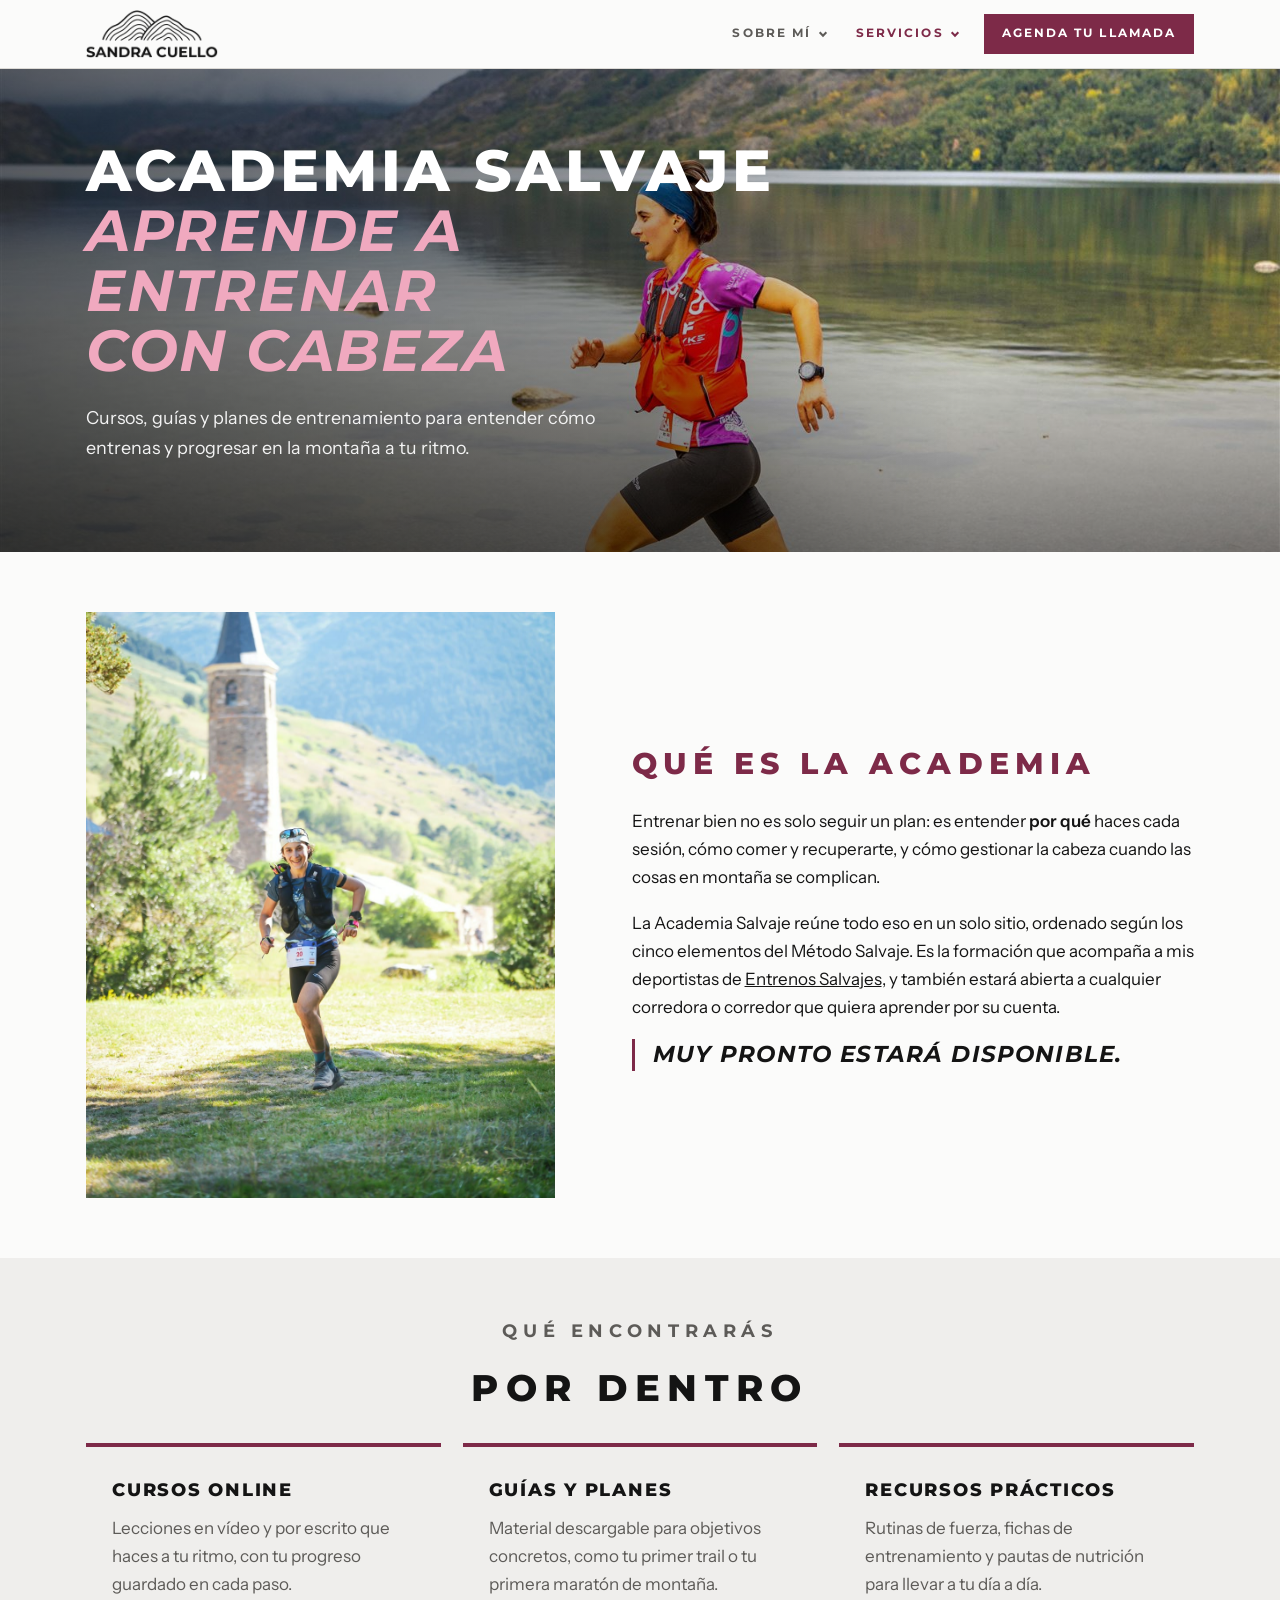
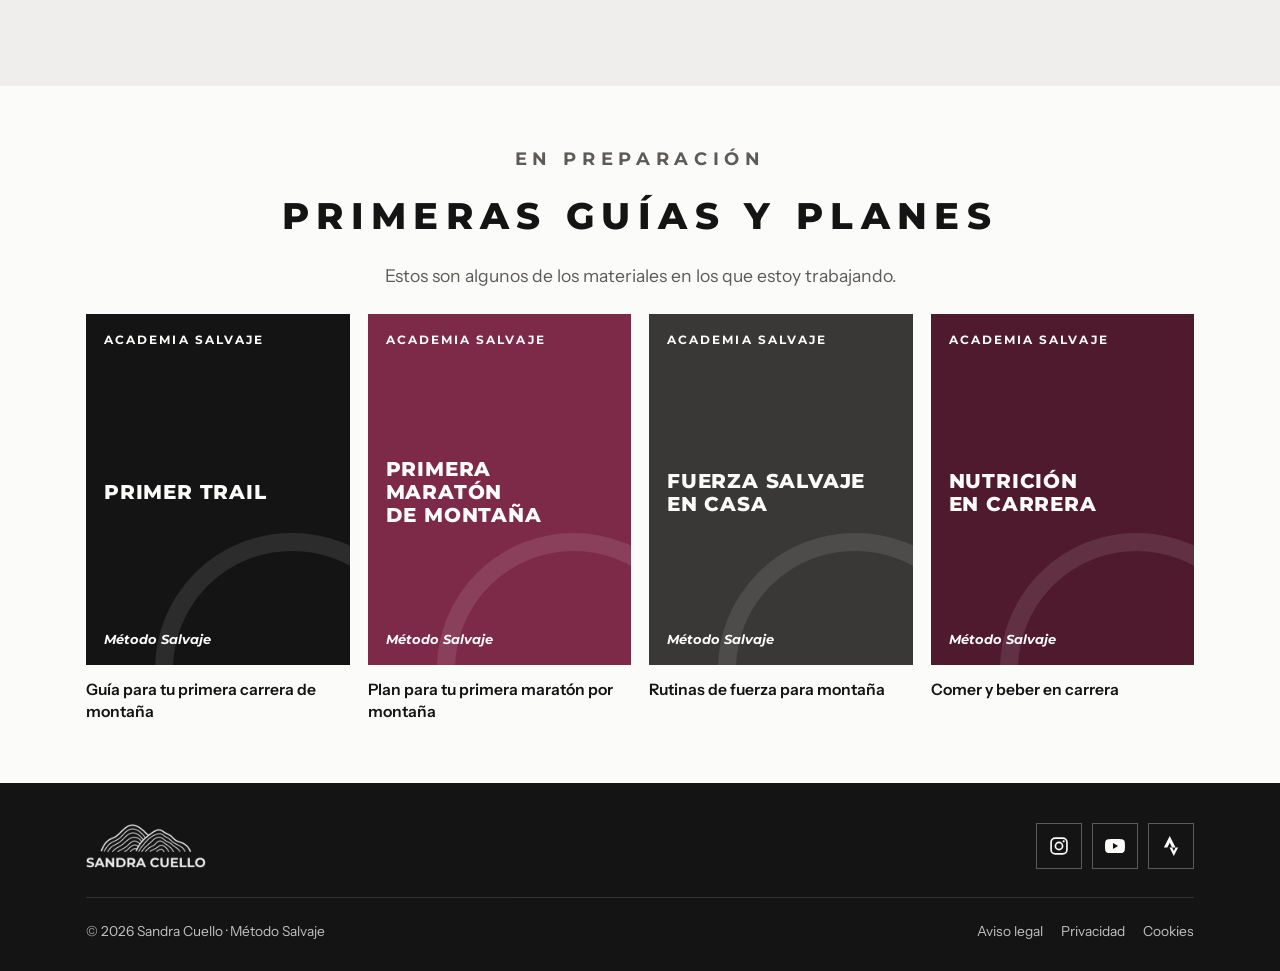
==== academia.html @ 97415be5 "Web publicada de sandracuello.com (solo los archivos que ya son publicos)" ====
<!doctype html>
<html lang="es">
<head>
<meta charset="utf-8">
<meta name="viewport" content="width=device-width, initial-scale=1, viewport-fit=cover">
<title>Academia Salvaje · Sandra Cuello</title>
<meta name="claude:viewport-fit-sides" content="cover">
<meta name="description" content="Academia Salvaje: cursos, guías y planes de entrenamiento de trail running con Sandra Cuello para progresar en la montaña a tu ritmo. Muy pronto disponible.">
<meta property="og:type" content="website">
<meta property="og:site_name" content="Sandra Cuello">
<meta property="og:locale" content="es_ES">
<meta property="og:title" content="Academia Salvaje · Sandra Cuello">
<meta property="og:description" content="Academia Salvaje: cursos, guías y planes de entrenamiento de trail running con Sandra Cuello para progresar en la montaña a tu ritmo. Muy pronto disponible.">
<meta property="og:url" content="https://www.sandracuello.com/academia.html">
<meta property="og:image" content="https://www.sandracuello.com/img/compartir.jpg">
<meta property="og:image:width" content="1200">
<meta property="og:image:height" content="630">
<meta property="og:image:alt" content="Sandra Cuello corriendo por una ladera del Pirineo">
<meta name="twitter:card" content="summary_large_image">
<link rel="icon" href="img/favicon.png">
<link rel="preconnect" href="https://fonts.googleapis.com">
<link rel="preconnect" href="https://fonts.gstatic.com" crossorigin>
<link rel="stylesheet" href="https://fonts.googleapis.com/css2?family=Montserrat:ital,wght@0,500;0,700;0,800;1,500;1,700;1,800&family=Instrument+Sans:wght@400;500;600&display=swap">
<link rel="stylesheet" href="css/styles.css">
</head>
<body>
<svg width="0" height="0" style="position:absolute" aria-hidden="true">
  <symbol id="i-chev" viewBox="0 0 12 12"><path d="M2 4l4 4 4-4"/></symbol>
  <symbol id="i-wa" viewBox="0 0 24 24"><path fill="currentColor" d="M12 2a10 10 0 0 0-8.6 15.1L2 22l5-1.3A10 10 0 1 0 12 2Zm0 18.2a8.2 8.2 0 0 1-4.2-1.2l-.3-.2-3 .8.8-2.9-.2-.3A8.2 8.2 0 1 1 12 20.2Zm4.5-6.1c-.2-.1-1.5-.7-1.7-.8s-.4-.1-.6.1-.7.8-.8 1-.3.2-.5.1a6.7 6.7 0 0 1-3.3-2.9c-.3-.4.3-.4.7-1.3.1-.2 0-.3 0-.4l-.8-1.8c-.2-.5-.4-.4-.6-.4h-.5a1 1 0 0 0-.7.3 3 3 0 0 0-.9 2.2 5.2 5.2 0 0 0 1.1 2.7 11.8 11.8 0 0 0 4.5 4c1.7.7 2.3.8 3.2.6a2.7 2.7 0 0 0 1.8-1.2 2.2 2.2 0 0 0 .1-1.3c0-.1-.2-.2-.5-.3Z"/></symbol>
  <symbol id="i-instagram" viewBox="0 0 24 24"><g fill="none" stroke="currentColor" stroke-width="2"><rect x="2.5" y="2.5" width="19" height="19" rx="5"/><circle cx="12" cy="12" r="4.3"/></g><circle cx="17.6" cy="6.4" r="1.3" fill="currentColor"/></symbol>
  <symbol id="i-strava" viewBox="0 0 24 24"><path fill="currentColor" d="M15.387 17.944l-2.089-4.116h-3.065L15.387 24l5.15-10.172h-3.066m-7.008-5.599l2.836 5.598h4.172L10.463 0l-7 13.828h4.169"/></symbol>
  <symbol id="i-youtube" viewBox="0 0 24 24"><path fill="currentColor" d="M23.498 6.186a3.016 3.016 0 0 0-2.122-2.136C19.505 3.545 12 3.545 12 3.545s-7.505 0-9.377.505A3.017 3.017 0 0 0 .502 6.186C0 8.07 0 12 0 12s0 3.93.502 5.814a3.016 3.016 0 0 0 2.122 2.136c1.871.505 9.376.505 9.376.505s7.505 0 9.377-.505a3.015 3.015 0 0 0 2.122-2.136C24 15.93 24 12 24 12s0-3.93-.502-5.814zM9.545 15.568V8.432L15.818 12l-6.273 3.568z"/></symbol>
  <symbol id="i-play" viewBox="0 0 24 24"><path d="M7 4v16l13-8Z"/></symbol>
</svg>
<a class="skip" href="#contenido">Saltar al contenido</a>
<header class="site-header">
  <div class="wrap">
    <a href="index.html" aria-label="Sandra Cuello, inicio"><img class="logo" src="img/logo.png" width="600" height="220" alt="Sandra Cuello"></a>
    <button class="menu-toggle" type="button" id="menu-toggle" aria-expanded="false" aria-controls="site-nav">Menú</button>
    <nav class="site-nav" id="site-nav" aria-label="Menú principal">
      <ul class="menu">
        <li class="has-sub" data-nav="quien">
          <button type="button" aria-expanded="false">Sobre mí<svg class="chev" aria-hidden="true"><use href="#i-chev"></use></svg></button>
          <ul class="submenu">
            <li><a href="quien-soy.html">Mi historia</a></li>
            <li><a href="quien-soy.html#palmares">Trayectoria deportiva</a></li>
            <li><a href="quien-soy.html#retos">Próximos retos</a></li>
            <li><a href="quien-soy.html#prensa">Prensa</a></li>
          </ul>
        </li>
        <li class="has-sub is-current" data-nav="servicios">
          <button type="button" aria-expanded="false">Servicios<svg class="chev" aria-hidden="true"><use href="#i-chev"></use></svg></button>
          <ul class="submenu">
            <li><a href="entrenamientos.html">Entrenos Salvajes<small>Entrenamiento online con el Método Salvaje</small></a></li>
            <li><a href="charlas.html">Charlas y talleres<small>Colegios, ayuntamientos, asociaciones y clubes</small></a></li>
            <li><a href="academia.html">Academia Salvaje<small>Formación online · próximamente</small></a></li>
          </ul>
        </li>
        <li class="nav-cta"><a class="btn btn-accent" href="entrenamientos.html#llamada">Agenda tu llamada</a></li>
      </ul>
    </nav>
  </div>
</header>

<main id="contenido">
<svg width="0" height="0" style="position:absolute" aria-hidden="true">
  <symbol id="el-tierra" viewBox="0 0 48 48"><path d="M4 40 18 14l8 14 5-8 13 20Z"/><path d="M4 40h40"/></symbol>
  <symbol id="el-fuego" viewBox="0 0 48 48"><path d="M24 44c-8 0-13-5.5-13-12.5C11 22 20 18 19 6c7 4 9 10 8 15 2-1 4-4 4-7 4 4 6 9 6 16 0 8-5 14-13 14Z"/></symbol>
  <symbol id="el-agua" viewBox="0 0 48 48"><path d="M24 4C24 4 10 20 10 30a14 14 0 0 0 28 0C38 20 24 4 24 4Z"/></symbol>
  <symbol id="el-aire" viewBox="0 0 48 48"><path d="M6 16h24a6 6 0 1 0-6-6"/><path d="M6 26h34a6 6 0 1 1-6 6"/><path d="M6 36h16"/></symbol>
  <symbol id="el-eter" viewBox="0 0 48 48"><path d="M15 6 6 22h5l-6 10h20l-6-10h5Z"/><path d="M15 32v10"/><path d="M34 10l-8 14h4l-5 9h18l-5-9h4Z"/><path d="M34 33v9"/></symbol>
</svg>

<section class="hero page-hero on-photo hero-full hero-academia">
  <img src="img/lago.jpg" width="1600" height="1147" alt="Sandra Cuello corriendo por la orilla de un lago de montaña" fetchpriority="high" style="object-position: 60% 15%">
  <div class="wrap">
    <h1>Academia Salvaje <span>aprende a entrenar con cabeza</span></h1>
    <p class="lede">Cursos, guías y planes de entrenamiento para entender cómo entrenas y progresar en la montaña a tu ritmo.</p>
  </div>
</section>

<section class="section">
  <div class="wrap intro">
    <figure>
      <img src="img/vda-carrera.jpg" width="1066" height="1599" alt="Sandra Cuello corriendo sonriente por un prado de la Val d'Aran" loading="lazy" style="object-position: 50% 60%">
    </figure>
    <div class="intro-text">
      <h2>Qué es la Academia</h2>
      <p>Entrenar bien no es solo seguir un plan: es entender <strong>por qué</strong> haces cada sesión, cómo comer y recuperarte, y cómo gestionar la cabeza cuando las cosas en montaña se complican.</p>
      <p>La Academia Salvaje reúne todo eso en un solo sitio, ordenado según los cinco elementos del Método Salvaje. Es la formación que acompaña a mis deportistas de <a href="entrenamientos.html">Entrenos Salvajes</a>, y también estará abierta a cualquier corredora o corredor que quiera aprender por su cuenta.</p>
      <p class="quote">Muy pronto estará disponible.</p>
    </div>
  </div>
</section>

<section class="section mist">
  <div class="wrap">
    <div class="section-title">
      <p class="tracked accent">Qué encontrarás</p>
      <h2>Por dentro</h2>
    </div>
    <div class="profiles">
      <article><h3>Cursos online</h3><p>Lecciones en vídeo y por escrito que haces a tu ritmo, con tu progreso guardado en cada paso.</p></article>
      <article><h3>Guías y planes</h3><p>Material descargable para objetivos concretos, como tu primer trail o tu primera maratón de montaña.</p></article>
      <article><h3>Recursos prácticos</h3><p>Rutinas de fuerza, fichas de entrenamiento y pautas de nutrición para llevar a tu día a día.</p></article>
    </div>
  </div>
</section>

<section class="section">
  <div class="wrap">
    <div class="section-title">
      <p class="tracked accent">En preparación</p>
      <h2>Primeras guías y planes</h2>
      <p>Estos son algunos de los materiales en los que estoy trabajando.</p>
    </div>
    <div class="guides">
      <article class="guide">
        <div class="guide-cover" style="background: #141414"><span class="tracked">Academia Salvaje</span><h3>Primer Trail</h3><span class="brand">Método Salvaje</span></div>
        <p class="guide-kind">Guía para tu primera carrera de montaña</p>
      </article>
      <article class="guide">
        <div class="guide-cover" style="background: #7d2a48"><span class="tracked">Academia Salvaje</span><h3>Primera maratón de montaña</h3><span class="brand">Método Salvaje</span></div>
        <p class="guide-kind">Plan para tu primera maratón por montaña</p>
      </article>
      <article class="guide">
        <div class="guide-cover" style="background: #3a3836"><span class="tracked">Academia Salvaje</span><h3>Fuerza Salvaje en casa</h3><span class="brand">Método Salvaje</span></div>
        <p class="guide-kind">Rutinas de fuerza para montaña</p>
      </article>
      <article class="guide">
        <div class="guide-cover" style="background: #4f1a2e"><span class="tracked">Academia Salvaje</span><h3>Nutrición en carrera</h3><span class="brand">Método Salvaje</span></div>
        <p class="guide-kind">Comer y beber en carrera</p>
      </article>
    </div>
  </div>
</section>
</main>
<footer class="site-footer">
  <div class="wrap">
    <div class="foot-simple">
      <img class="logo" src="img/logo.png" width="600" height="220" alt="Sandra Cuello" loading="lazy">
      <div class="social">
        <a href="https://www.instagram.com/_sandracuello/" target="_blank" rel="noopener" aria-label="Instagram de Sandra Cuello"><svg aria-hidden="true"><use href="#i-instagram"></use></svg></a>
        <a href="https://www.youtube.com/@sandra.cuello" target="_blank" rel="noopener" aria-label="Canal de YouTube de Sandra Cuello"><svg aria-hidden="true"><use href="#i-youtube"></use></svg></a>
        <a href="https://www.strava.com/athletes/36335439" target="_blank" rel="noopener" aria-label="Strava de Sandra Cuello"><svg aria-hidden="true"><use href="#i-strava"></use></svg></a>
      </div>
    </div>
    <div class="foot-bottom">
      <span>© 2026 Sandra Cuello · Método Salvaje</span>
      <nav aria-label="Textos legales">
        <a href="aviso-legal.html">Aviso legal</a>
        <a href="privacidad.html">Privacidad</a>
        <a href="cookies.html">Cookies</a>
      </nav>
    </div>
  </div>
</footer>

<script src="js/main.js"></script>
</body>
</html>
---- css/styles.css ----
/* Sandra Cuello · Método Salvaje
   Layout: full-bleed photo heroes with tracked capitals, photo cards, colour-block newsletter panels.
   Montserrat echoes the lettering of Sandra's logo; burgundy comes from her race shirt. */
:root {
  --paper: #fbfbfa;
  --mist: #efeeec;          /* alternate section ground */
  --ink: #141414;
  --muted: #5d5b58;
  --line: #dcdad6;
  --baliza: #7d2a48;        /* the one accent */
  --baliza-soft: #f0dce3;   /* colour-block panels */
  --on-soft: #2a0f19;
  --on-accent: #ffffff;
  --on-photo: #ffffff;
  --on-photo-accent: #f0a9bf;
  --band: #141414;          /* inverted bands (Academia, footer) */
  --on-band: #fbfbfa;
  --band-accent: #f0a9bf;
  --btn: #141414;
  --on-btn: #ffffff;
  --overlay: rgba(10, 12, 12, 0.62);
  --logo-filter: none;

  --head: "Montserrat", "Segoe UI", system-ui, sans-serif;
  --body: "Instrument Sans", "Segoe UI", system-ui, sans-serif;
  --track: 0.32em;
  --wrap: 1140px;
}
@media (prefers-color-scheme: dark) {
  :root:not([data-theme="light"]) {
    --paper: #111211; --mist: #1a1b1a; --ink: #ecebe8; --muted: #a9a7a2; --line: #2e2f2d;
    --baliza: #e38aa8; --baliza-soft: #301620; --on-soft: #f7e4ea; --on-accent: #22080f;
    --band: #050505; --on-band: #ecebe8; --band-accent: #e38aa8;
    --btn: #ecebe8; --on-btn: #111211; --overlay: rgba(0, 0, 0, 0.66); --logo-filter: invert(0.93);
    color-scheme: dark;
  }
}
:root[data-theme="dark"] {
  --paper: #111211; --mist: #1a1b1a; --ink: #ecebe8; --muted: #a9a7a2; --line: #2e2f2d;
  --baliza: #e38aa8; --baliza-soft: #301620; --on-soft: #f7e4ea; --on-accent: #22080f;
  --band: #050505; --on-band: #ecebe8; --band-accent: #e38aa8;
  --btn: #ecebe8; --on-btn: #111211; --overlay: rgba(0, 0, 0, 0.66); --logo-filter: invert(0.93);
  color-scheme: dark;
}

* { box-sizing: border-box; }
html { scroll-behavior: smooth; scroll-padding-top: 90px; }
@media (prefers-reduced-motion: reduce) { html { scroll-behavior: auto; } }
body { margin: 0; background: var(--paper); color: var(--ink); font: 400 1.0625rem/1.65 var(--body); -webkit-font-smoothing: antialiased; }
body::before { content: ""; position: fixed; inset: 0 0 auto; height: env(safe-area-inset-top, 0px); z-index: 40; background: var(--paper); }
a { color: inherit; }
img, video { display: block; max-width: 100%; height: auto; }
:focus-visible { outline: 3px solid var(--baliza); outline-offset: 3px; }
h1, h2, h3 { font-family: var(--head); margin: 0; text-wrap: balance; }
p { margin: 0; }
.wrap { max-width: var(--wrap); margin-inline: auto; padding-left: max(16px, env(safe-area-inset-left, 0px)); padding-right: max(16px, env(safe-area-inset-right, 0px)); }
.narrow { max-width: 780px; }
.tracked { font: 700 0.8rem/1.5 var(--head); letter-spacing: var(--track); text-transform: uppercase; }
.accent { color: var(--baliza); }
.muted { color: var(--muted); }
.skip { position: absolute; left: -999px; top: 8px; z-index: 50; background: var(--btn); color: var(--on-btn); padding: 10px 14px; }
.skip:focus { left: 8px; }

/* Buttons: square, tracked caps */
.btn { display: inline-flex; align-items: center; justify-content: center; gap: 10px; text-decoration: none; cursor: pointer;
  font: 700 0.8rem/1 var(--head); letter-spacing: 0.18em; text-transform: uppercase;
  padding: 17px 26px; background: var(--btn); color: var(--on-btn); border: 2px solid var(--btn); transition: background-color .15s ease, color .15s ease; }
.btn:hover { background: transparent; color: var(--btn); }
.btn svg { width: 18px; height: 18px; flex: none; }
.btn-accent { background: var(--baliza); border-color: var(--baliza); color: var(--on-accent); }
.btn-accent:hover { background: transparent; color: var(--baliza); }
.on-photo .btn-accent:hover { color: var(--on-photo); border-color: var(--on-photo); }
.btn-ghost { background: transparent; color: var(--ink); border-color: var(--ink); }
.btn-ghost:hover { background: var(--btn); color: var(--on-btn); }
.link-more { font: 700 0.74rem/1 var(--head); letter-spacing: 0.2em; text-transform: uppercase; text-decoration: none; color: var(--baliza); border-bottom: 2px solid currentColor; padding-bottom: 4px; }

/* ---------- Header and menu ---------- */
.site-header { position: sticky; top: env(safe-area-inset-top, 0px); z-index: 30; background: var(--paper); border-bottom: 1px solid var(--line); }
.site-header .wrap { display: flex; align-items: center; justify-content: space-between; gap: 20px; padding-block: 10px; }
.logo { width: 132px; filter: var(--logo-filter); }
.menu { display: flex; align-items: center; gap: 4px; list-style: none; margin: 0; padding: 0; }
.menu > li { position: relative; }
.menu > li > a, .menu > li > button { display: inline-flex; align-items: center; gap: 6px; padding: 12px 12px; background: none; border: 0; cursor: pointer; text-decoration: none;
  font: 700 0.74rem/1 var(--head); letter-spacing: 0.18em; text-transform: uppercase; color: var(--muted); }
.menu > li > a:hover, .menu > li > button:hover, .menu [aria-current="page"], .menu .is-current > button, .menu .is-current > a { color: var(--baliza); }
.menu .chev { width: 10px; height: 10px; stroke: currentColor; fill: none; stroke-width: 2.5; transition: transform .15s ease; }
.submenu { position: absolute; top: 100%; left: 0; min-width: 250px; list-style: none; margin: 0; padding: 10px 0; background: var(--paper); border: 1px solid var(--line); box-shadow: 0 14px 30px rgba(0,0,0,.12); display: none; }
.submenu a { display: block; padding: 10px 18px; text-decoration: none; font-weight: 500; font-size: 0.97rem; }
.submenu a:hover { background: var(--mist); color: var(--baliza); }
.submenu a small { display: block; color: var(--muted); font-size: 0.82rem; font-weight: 400; }
.has-sub:hover .submenu, .has-sub:focus-within .submenu, .has-sub.open .submenu { display: block; }
.has-sub.open .chev { transform: rotate(180deg); }
.menu-toggle { display: none; background: none; border: 1px solid var(--line); padding: 10px 12px; cursor: pointer; color: var(--ink);
  font: 700 0.72rem/1 var(--head); letter-spacing: 0.18em; text-transform: uppercase; }
@media (max-width: 1020px) {
  .menu-toggle { display: inline-flex; }
  .site-nav { display: none; position: absolute; left: 0; right: 0; top: 100%; background: var(--paper); border-bottom: 1px solid var(--line); max-height: calc(100vh - 70px); overflow: auto; }
  .site-nav.open { display: block; }
  .menu { flex-direction: column; align-items: stretch; gap: 0; padding: 8px max(16px, env(safe-area-inset-left, 0px)) 20px; }
  .menu > li > a, .menu > li > button { width: 100%; justify-content: space-between; padding: 16px 0; border-bottom: 1px solid var(--line); font-size: 0.8rem; }
  .submenu { position: static; box-shadow: none; border: 0; padding: 4px 0 10px 12px; min-width: 0; }
  .has-sub:hover .submenu, .has-sub:focus-within .submenu { display: none; }
  .has-sub.open .submenu { display: block; }
}

/* ---------- Heroes ---------- */
.hero { position: relative; display: grid; align-items: end; min-height: clamp(540px, 66vw, 780px); overflow: hidden; color: var(--on-photo); background: #222; }
.hero .slides, .hero > img { position: absolute; inset: 0; }
.hero .slides img, .hero > img { position: absolute; inset: 0; width: 100%; height: 100%; object-fit: cover; }
.hero .slides img { opacity: 0; animation: slide 24s infinite; }
.hero .slides img:first-child { opacity: 1; }
.hero .slides img:nth-child(1) { animation-delay: 0s; }
.hero .slides img:nth-child(2) { animation-delay: 6s; }
.hero .slides img:nth-child(3) { animation-delay: 12s; }
.hero .slides img:nth-child(4) { animation-delay: 18s; }
@keyframes slide { 0% { opacity: 0; transform: scale(1.06); } 5% { opacity: 1; } 25% { opacity: 1; } 30% { opacity: 0; transform: scale(1); } 100% { opacity: 0; } }
.hero .slides img:first-child { animation-name: slide-first; }
@keyframes slide-first { 0% { opacity: 1; transform: scale(1.06); } 25% { opacity: 1; } 30% { opacity: 0; transform: scale(1); } 95% { opacity: 0; } 100% { opacity: 1; transform: scale(1.06); } }
@media (prefers-reduced-motion: reduce) { .hero .slides img { animation: none; } .hero .slides img:not(:first-child) { display: none; } }
.hero::after { content: ""; position: absolute; inset: 0; background: linear-gradient(90deg, var(--overlay) 0%, rgba(0,0,0,.35) 50%, rgba(0,0,0,0) 75%), linear-gradient(0deg, rgba(0,0,0,.5), rgba(0,0,0,0) 50%); }
.hero .wrap { position: relative; z-index: 1; width: 100%; padding-block: 72px clamp(48px, 7vw, 96px); display: grid; gap: 22px; justify-items: start; }
.hero .tracked { color: #f1f1f1; max-width: 36rem; }
.hero h1 { font-weight: 800; font-size: clamp(2.1rem, 1rem + 4.6vw, 4.4rem); line-height: 1.04; letter-spacing: 0.06em; text-transform: uppercase; max-width: 15ch; }
.hero h1 span { display: block; color: var(--on-photo-accent); font-style: italic; font-weight: 700; letter-spacing: 0.03em; }
.hero .lede { max-width: 34rem; font-size: 1.12rem; color: #f3f3f3; }
@media (max-width: 640px) { .hero::after { background: linear-gradient(0deg, rgba(0,0,0,.82) 0%, rgba(0,0,0,.45) 60%, rgba(0,0,0,.15) 100%); } }

/* Smaller hero for inner pages */
.page-hero { min-height: clamp(340px, 40vw, 480px); }
.page-hero h1 { font-size: clamp(2rem, 1rem + 3.6vw, 3.6rem); max-width: 18ch; }

/* Newsletter form inside heroes and panels */
.nl-form { display: grid; grid-template-columns: minmax(0, 1fr) minmax(0, 1.3fr) auto; gap: 8px; width: 100%; max-width: 640px; }
.nl-form label:not(.consent) { position: absolute; width: 1px; height: 1px; overflow: hidden; clip: rect(0 0 0 0); }
.nl-form input:not([type="checkbox"]) { width: 100%; min-width: 0; padding: 16px 16px; font: 500 1rem/1.2 var(--body); border: 2px solid transparent; background: #fff; color: #141414; }
.nl-form input::placeholder { color: #6b6866; }
.nl-form input:focus-visible { outline: 3px solid var(--baliza); outline-offset: 0; }
.nl-form .consent { grid-column: 1 / -1; display: flex; align-items: flex-start; gap: 10px; font-size: 0.92rem; line-height: 1.45; cursor: pointer; }
.nl-form .consent input { width: 20px; height: 20px; flex: none; margin: 1px 0 0; padding: 0; accent-color: var(--baliza); cursor: pointer; }
.nl-form .consent a { font-weight: 600; text-underline-offset: 3px; }
.panel .nl-form input:not([type="checkbox"]) { border-color: var(--line); background: var(--paper); color: var(--ink); }
.panel .nl-form input::placeholder { color: var(--muted); }
.form-note { font-size: 0.86rem; opacity: .85; }
.form-msg { font-weight: 600; padding: 12px 14px; background: var(--baliza-soft); color: var(--on-soft); }
@media (max-width: 720px) { .nl-form { grid-template-columns: minmax(0, 1fr); } }

/* ---------- Sections ---------- */
.section { padding-block: clamp(72px, 10vw, 120px); }
.mist { background: var(--mist); }
.section-title { display: grid; gap: 14px; justify-items: center; text-align: center; margin-bottom: 48px; }
.section-title.left { justify-items: start; text-align: left; }
.section-title h2 { font-weight: 800; font-size: clamp(1.5rem, 1rem + 2vw, 2.3rem); letter-spacing: 0.2em; text-transform: uppercase; }
.section-title p { color: var(--muted); max-width: 42rem; font-size: 1.1rem; }
@media (max-width: 560px) { .section-title h2 { letter-spacing: 0.1em; } .tracked { letter-spacing: 0.2em; } }

/* Intro: portrait beside text */
.intro { display: grid; grid-template-columns: minmax(0, 5fr) minmax(0, 6fr); gap: clamp(32px, 6vw, 80px); align-items: center; }
.intro.flip { grid-template-columns: minmax(0, 6fr) minmax(0, 5fr); }
.intro.flip figure { order: 2; }
.intro figure { margin: 0; }
.intro figure img { width: 100%; aspect-ratio: 4 / 5; object-fit: cover; }
.intro-text { display: grid; gap: 18px; justify-items: start; min-width: 0; }
.intro-text h2 { font-weight: 800; font-size: clamp(1.3rem, 1rem + 1.4vw, 1.9rem); letter-spacing: 0.2em; text-transform: uppercase; color: var(--baliza); }
.intro-text strong { font-weight: 600; }
.quote { font: italic 700 clamp(1.1rem, 1rem + 0.7vw, 1.45rem)/1.35 var(--head); text-transform: uppercase; letter-spacing: 0.05em; border-left: 3px solid var(--baliza); padding-left: 18px; }
@media (max-width: 800px) { .intro, .intro.flip { grid-template-columns: minmax(0, 1fr); } .intro.flip figure { order: 0; } .intro figure img { aspect-ratio: 4 / 3.6; object-position: 50% 25%; } }

/* Photo cards (services) */
.cards { display: grid; grid-template-columns: repeat(3, minmax(0, 1fr)); gap: 18px; }
.card { position: relative; display: grid; align-content: end; min-height: 460px; overflow: hidden; color: var(--on-photo); text-decoration: none; background: #222; }
.card img { position: absolute; inset: 0; width: 100%; height: 100%; object-fit: cover; transition: transform .5s ease; }
.card::after { content: ""; position: absolute; inset: 0; background: linear-gradient(0deg, rgba(0,0,0,.85) 0%, rgba(0,0,0,.35) 55%, rgba(0,0,0,.12) 100%); }
.card:hover img { transform: scale(1.04); }
@media (prefers-reduced-motion: reduce) { .card img { transition: none; } .card:hover img { transform: none; } }
.card-body { position: relative; z-index: 1; padding: 26px 24px; display: grid; gap: 10px; justify-items: start; }
.card .tracked { color: var(--on-photo-accent); font-size: 0.7rem; }
.card h3 { font-weight: 800; font-size: 1.35rem; letter-spacing: 0.12em; text-transform: uppercase; }
.card p { font-size: 0.98rem; color: #ececec; }
.card .more { font: 700 0.74rem/1 var(--head); letter-spacing: 0.2em; text-transform: uppercase; border-bottom: 2px solid var(--on-photo-accent); padding-bottom: 4px; margin-top: 4px; }
@media (max-width: 900px) { .cards { grid-template-columns: minmax(0, 1fr); } .card { min-height: 380px; } }

/* Colour-block split: photo + panel */
.split { display: grid; grid-template-columns: minmax(0, 1fr) minmax(0, 1fr); }
.split > img { width: 100%; height: 100%; min-height: 440px; object-fit: cover; }
.panel { background: var(--baliza-soft); color: var(--on-soft); display: grid; align-content: center; gap: 20px; justify-items: start;
  padding-block: clamp(56px, 8vw, 96px); padding-left: max(24px, env(safe-area-inset-left, 0px), 6vw); padding-right: max(24px, env(safe-area-inset-right, 0px), 6vw); }
.panel h2 { font-weight: 800; font-size: clamp(1.6rem, 1rem + 2.4vw, 2.5rem); letter-spacing: 0.14em; text-transform: uppercase; line-height: 1.1; }
.panel h2 span { display: block; font-style: italic; font-weight: 700; letter-spacing: 0.04em; color: var(--baliza); }
.panel p { max-width: 32rem; font-size: 1.08rem; }
@media (max-width: 800px) { .split { grid-template-columns: minmax(0, 1fr); } .split > img { min-height: 300px; max-height: 420px; } }

/* Closing quote over a photo */
.closing { position: relative; display: grid; place-items: center; min-height: clamp(380px, 46vw, 560px); color: var(--on-photo); text-align: center; overflow: hidden; background: #222; }
.closing img { position: absolute; inset: 0; width: 100%; height: 100%; object-fit: cover; }
.closing::after { content: ""; position: absolute; inset: 0; background: rgba(0,0,0,.45); }
.closing blockquote { position: relative; z-index: 1; margin: 0; display: grid; gap: 18px; justify-items: center; }
.closing p { font: italic 700 clamp(1.4rem, 1rem + 2.2vw, 2.6rem)/1.25 var(--head); text-transform: uppercase; letter-spacing: 0.05em; max-width: 24ch; }
.closing cite { font: 700 0.78rem/1 var(--head); letter-spacing: var(--track); text-transform: uppercase; font-style: normal; color: var(--on-photo-accent); }

/* ---------- Blog ---------- */
.filters { display: flex; flex-wrap: wrap; gap: 8px; justify-content: center; margin-bottom: 40px; }
.filters a { text-decoration: none; padding: 12px 18px; border: 1px solid var(--line); font: 700 0.74rem/1 var(--head); letter-spacing: 0.16em; text-transform: uppercase; color: var(--muted); }
.filters a:hover { color: var(--ink); border-color: var(--ink); }
.filters a[aria-current="true"] { background: var(--btn); color: var(--on-btn); border-color: var(--btn); }
.posts { display: grid; grid-template-columns: repeat(3, minmax(0, 1fr)); gap: 22px; }
.post-card { display: grid; grid-template-rows: auto 1fr; text-decoration: none; background: var(--paper); border: 1px solid var(--line); min-width: 0; }
.post-card img { width: 100%; aspect-ratio: 3 / 2; object-fit: cover; }
.post-card .body { padding: 20px 20px 22px; display: grid; gap: 10px; align-content: start; }
.post-card h3 { font-weight: 800; font-size: 1.1rem; letter-spacing: 0.05em; text-transform: uppercase; line-height: 1.25; }
.post-card p { color: var(--muted); font-size: 0.97rem; }
.post-card .more { font: 700 0.72rem/1 var(--head); letter-spacing: 0.18em; text-transform: uppercase; color: var(--baliza); margin-top: 4px; }
.post-card:hover h3 { color: var(--baliza); }
.badge { justify-self: start; font: 700 0.64rem/1 var(--head); letter-spacing: 0.16em; text-transform: uppercase; padding: 6px 8px; background: var(--mist); color: var(--muted); }
@media (max-width: 900px) { .posts { grid-template-columns: minmax(0, 1fr); } .post-card { grid-template-columns: minmax(0, 2fr) minmax(0, 3fr); grid-template-rows: none; } .post-card img { height: 100%; aspect-ratio: auto; min-height: 190px; } }
@media (max-width: 560px) { .post-card { grid-template-columns: minmax(0, 1fr); } .post-card img { aspect-ratio: 3 / 2; min-height: 0; } }

/* Article */
.article-head { display: grid; gap: 16px; padding-block: 40px 28px; }
.article-head .back { font: 700 0.74rem/1 var(--head); letter-spacing: 0.18em; text-transform: uppercase; color: var(--muted); text-decoration: none; }
.article-head .back:hover { color: var(--baliza); }
.article-head h1 { font-weight: 800; font-size: clamp(1.8rem, 1rem + 3vw, 3rem); letter-spacing: 0.03em; line-height: 1.1; }
.article-head .sub { font-size: 1.2rem; color: var(--muted); }
.figures { display: flex; flex-wrap: wrap; gap: 10px 28px; padding-block: 14px; border-block: 1px solid var(--line); }
.figures div { display: grid; }
.figures b { font: 800 1.4rem/1.2 var(--head); font-variant-numeric: tabular-nums; }
.figures span { font-size: 0.82rem; color: var(--muted); text-transform: uppercase; letter-spacing: 0.12em; }
.article-cover { width: 100%; max-height: 620px; object-fit: cover; }
.prose { display: grid; gap: 18px; font-size: 1.1rem; line-height: 1.75; padding-block: 36px 24px; }
.prose h2 { font-weight: 800; font-size: 1.15rem; letter-spacing: 0.1em; text-transform: uppercase; margin-top: 14px; }
.prose ul { margin: 0; padding-left: 1.3em; display: grid; gap: 10px; }
.prose strong { font-weight: 600; }
.prose blockquote { margin: 8px 0; font: italic 700 1.3rem/1.4 var(--head); border-left: 3px solid var(--baliza); padding-left: 20px; }
.prose figure { margin: 10px 0; display: grid; gap: 8px; }
.prose figure img, .prose figure video { width: 100%; }
.prose figcaption { font-size: 0.86rem; color: var(--muted); }
.prose .pair { display: grid; grid-template-columns: minmax(0, 1fr) minmax(0, 1fr); gap: 10px; }
.prose .pair img { aspect-ratio: 4 / 5; object-fit: cover; height: 100%; }
.prose .break { text-align: center; color: var(--muted); letter-spacing: 1em; }
.sign { font: italic 700 1.3rem/1.4 var(--head); color: var(--baliza); }
.temp-note { padding: 16px 18px; background: var(--baliza-soft); color: var(--on-soft); font-size: 0.96rem; }
.more-posts { display: grid; gap: 10px; border-top: 1px solid var(--line); padding-block: 24px 72px; }
.more-posts a { font-weight: 600; text-decoration-color: var(--baliza); text-underline-offset: 4px; }

/* ---------- Quién soy: palmarés ---------- */
.subnav { display: flex; flex-wrap: wrap; gap: 8px; justify-content: center; }
.subnav a { text-decoration: none; padding: 12px 18px; border: 1px solid var(--line); background: var(--paper); font: 700 0.74rem/1 var(--head); letter-spacing: 0.16em; text-transform: uppercase; }
.subnav a:hover { border-color: var(--baliza); color: var(--baliza); }
.year { display: grid; grid-template-columns: minmax(0, 2fr) minmax(0, 5fr); gap: clamp(24px, 4vw, 56px); padding-block: 48px; border-top: 2px solid var(--ink); }
.year:first-of-type { border-top: 0; padding-top: 0; }
.year-head { display: grid; gap: 14px; align-content: start; }
.year-head .num { font: italic 800 clamp(3.4rem, 2rem + 5vw, 5.6rem)/0.9 var(--head); color: var(--baliza); letter-spacing: -0.01em; font-variant-numeric: tabular-nums; }
.year-head img { width: 100%; aspect-ratio: 4 / 3; object-fit: cover; }
.year-head p { color: var(--muted); font-size: 0.95rem; }
.results { list-style: none; margin: 0; padding: 0; display: grid; }
.results li { display: grid; grid-template-columns: 72px minmax(0, 1fr); gap: 18px; align-items: start; padding-block: 16px; border-bottom: 1px solid var(--line); }
.results li:first-child { padding-top: 0; }
.pos { font: 800 1.6rem/1.1 var(--head); font-variant-numeric: tabular-nums; }
.pos.gold { color: var(--baliza); }
.pos.icon { font-size: 0.68rem; letter-spacing: 0.14em; text-transform: uppercase; padding-top: 8px; color: var(--muted); }
.results h3 { font-weight: 700; font-size: 1.05rem; letter-spacing: 0.02em; }
.results p { color: var(--muted); font-size: 0.95rem; font-variant-numeric: tabular-nums; }
.results a { color: var(--baliza); font-weight: 600; font-size: 0.92rem; }
.example { display: inline-block; font: 700 0.62rem/1 var(--head); letter-spacing: 0.14em; text-transform: uppercase; padding: 5px 7px; background: var(--baliza-soft); color: var(--on-soft); vertical-align: middle; margin-left: 6px; }
@media (max-width: 760px) { .year { grid-template-columns: minmax(0, 1fr); } .year-head img { aspect-ratio: 16 / 9; } .results li { grid-template-columns: 56px minmax(0, 1fr); gap: 12px; } }

.earlier { display: grid; grid-template-columns: repeat(3, minmax(0, 1fr)); gap: 0; border-top: 1px solid var(--line); }
.earlier div { padding: 18px 18px 18px 0; border-bottom: 1px solid var(--line); display: grid; gap: 4px; align-content: start; }
.earlier b { font: 800 1.1rem/1 var(--head); color: var(--baliza); font-variant-numeric: tabular-nums; }
.earlier p { font-size: 0.95rem; }
@media (max-width: 800px) { .earlier { grid-template-columns: minmax(0, 1fr); } }

/* Próximos retos */
.goals { display: grid; grid-template-columns: repeat(3, minmax(0, 1fr)); gap: 18px; }
.goal { display: grid; gap: 10px; align-content: start; padding: 26px 24px; background: var(--paper); border-top: 4px solid var(--baliza); }
.goal .when { font: 700 0.72rem/1.4 var(--head); letter-spacing: 0.18em; text-transform: uppercase; color: var(--baliza); }
.goal h3 { font-weight: 800; font-size: 1.2rem; letter-spacing: 0.06em; text-transform: uppercase; line-height: 1.2; }
.goal .stats { font: 600 0.92rem/1.4 var(--body); font-variant-numeric: tabular-nums; }
.goal p { color: var(--muted); font-size: 0.97rem; }
@media (max-width: 900px) { .goals { grid-template-columns: minmax(0, 1fr); } }

/* Prensa */
.press { list-style: none; margin: 0; padding: 0; display: grid; grid-template-columns: repeat(2, minmax(0, 1fr)); gap: 0 40px; }
.press li { border-bottom: 1px solid var(--line); }
.press a { display: grid; gap: 6px; padding-block: 20px; text-decoration: none; }
.press .medio { font: 700 0.7rem/1.4 var(--head); letter-spacing: 0.18em; text-transform: uppercase; color: var(--baliza); }
.press h3 { font-weight: 700; font-size: 1.05rem; line-height: 1.35; }
.press .leer { font-size: 0.88rem; color: var(--muted); }
.press a:hover h3 { color: var(--baliza); }
@media (max-width: 800px) { .press { grid-template-columns: minmax(0, 1fr); } }

/* ---------- Servicios ---------- */
.pillars { display: grid; grid-template-columns: repeat(3, minmax(0, 1fr)); gap: 32px; }
.pillar { display: grid; gap: 10px; align-content: start; }
.pillar svg { width: 48px; height: 48px; stroke: var(--baliza); fill: none; stroke-width: 1.8; stroke-linecap: round; stroke-linejoin: round; }
.pillar h3 { font-weight: 800; font-size: 1.05rem; letter-spacing: 0.12em; text-transform: uppercase; }
.pillar p { color: var(--muted); }
@media (max-width: 800px) { .pillars { grid-template-columns: minmax(0, 1fr); } }
.team { display: grid; grid-template-columns: repeat(4, minmax(0, 1fr)); gap: 18px; }
.member { margin: 0; display: grid; gap: 10px; }
.member img { width: 100%; aspect-ratio: 3 / 4; object-fit: cover; }
.member b { font: 800 1rem/1.2 var(--head); letter-spacing: 0.1em; text-transform: uppercase; }
.member span { color: var(--muted); font-size: 0.92rem; }
@media (max-width: 800px) { .team { grid-template-columns: repeat(2, minmax(0, 1fr)); } }

.talks { display: grid; gap: clamp(56px, 8vw, 96px); }
.talk { display: grid; grid-template-columns: minmax(0, 5fr) minmax(0, 6fr); gap: clamp(28px, 5vw, 64px); align-items: center; }
.talk:nth-child(even) figure { order: 2; }
.talk figure { margin: 0; }
.talk img { width: 100%; aspect-ratio: 4 / 3; object-fit: cover; }
.talk-text { display: grid; gap: 16px; justify-items: start; min-width: 0; }
.talk-text h2 { font-weight: 800; font-size: clamp(1.3rem, 1rem + 1.2vw, 1.8rem); letter-spacing: 0.1em; text-transform: uppercase; line-height: 1.2; }
.chips { display: flex; flex-wrap: wrap; gap: 8px; list-style: none; margin: 0; padding: 0; }
.chips li { padding: 7px 12px; background: var(--baliza-soft); color: var(--on-soft); font-size: 0.88rem; font-weight: 500; }
@media (max-width: 800px) { .talk { grid-template-columns: minmax(0, 1fr); } .talk:nth-child(even) figure { order: 0; } }

/* ---------- Academia (preview) ---------- */
.academy { background: var(--band); color: var(--on-band); }
.academy .tracked { color: var(--band-accent); }
.academy .section-title p { color: var(--on-band); opacity: .8; }
.flagship { display: grid; grid-template-columns: minmax(0, 6fr) minmax(0, 5fr); background: var(--paper); color: var(--ink); text-decoration: none; }
.flagship img { width: 100%; height: 100%; min-height: 300px; object-fit: cover; object-position: 50% 30%; }
.flagship .body { padding: clamp(22px, 3vw, 36px); display: grid; gap: 14px; align-content: center; }
.flagship h3 { font-weight: 800; font-size: clamp(1.5rem, 1rem + 1.6vw, 2.1rem); letter-spacing: 0.08em; text-transform: uppercase; line-height: 1.1; }
.meta { display: flex; flex-wrap: wrap; gap: 6px 16px; font-size: 0.9rem; color: var(--muted); }
.bar { height: 6px; background: var(--line); overflow: hidden; }
.bar i { display: block; height: 100%; background: var(--baliza); }
@media (max-width: 760px) { .flagship { grid-template-columns: minmax(0, 1fr); } .flagship img { min-height: 220px; max-height: 260px; } }
.courses { display: grid; grid-template-columns: repeat(5, minmax(0, 1fr)); gap: 14px; }
.course { display: grid; grid-template-rows: auto 1fr; background: var(--paper); color: var(--ink); min-width: 0; }
.course img { width: 100%; aspect-ratio: 4 / 3; object-fit: cover; filter: grayscale(.35); }
.course .body { padding: 14px 14px 18px; display: grid; gap: 6px; align-content: start; }
.course .el { display: flex; align-items: center; gap: 6px; font: 700 0.72rem/1 var(--head); letter-spacing: 0.16em; text-transform: uppercase; color: var(--baliza); }
.course .el svg { width: 16px; height: 16px; stroke: currentColor; fill: none; stroke-width: 2; stroke-linecap: round; stroke-linejoin: round; }
.course h3 { font-weight: 800; font-size: 0.92rem; letter-spacing: 0.06em; text-transform: uppercase; line-height: 1.25; }
.course p { font-size: 0.86rem; color: var(--muted); }
@media (max-width: 1000px) { .courses { grid-template-columns: repeat(2, minmax(0, 1fr)); } .courses .course:last-child { grid-column: 1 / -1; } }
@media (max-width: 520px) { .courses { grid-template-columns: minmax(0, 1fr); } }

/* Guías y planes descargables: portadas de color en vez de fotos */
.guides { display: grid; grid-template-columns: repeat(5, minmax(0, 1fr)); gap: 32px 18px; }
.guide { display: flex; flex-direction: column; gap: 6px; min-width: 0; }
.guide-cover { position: relative; overflow: hidden; aspect-ratio: 3 / 4; padding: 18px; display: flex; flex-direction: column; justify-content: space-between; color: #fbfbfa; margin-bottom: 8px; }
.guide-cover::after { content: ""; position: absolute; right: -30%; bottom: -40%; width: 90%; aspect-ratio: 1; border-radius: 50%; border: 18px solid rgba(251, 251, 250, .1); }
.guide-cover .tracked { font-size: 0.72rem; letter-spacing: 0.18em; color: #fbfbfa; }
.guide-cover h3 { position: relative; z-index: 1; font-weight: 800; font-size: clamp(1rem, 0.7rem + 0.7vw, 1.3rem); letter-spacing: 0.04em; overflow-wrap: anywhere; text-transform: uppercase; line-height: 1.15; }
.guide-cover .brand { position: relative; z-index: 1; font: italic 700 0.8rem/1 var(--head); }
.guide-kind { font-weight: 600; font-size: 0.98rem; line-height: 1.4; }
.guide-fmt { font-size: 0.88rem; color: var(--muted); }
.guide-buy { display: flex; align-items: center; justify-content: space-between; gap: 10px; margin-top: auto; padding-top: 6px; }
.guide-buy b { font: 800 1.3rem/1 var(--head); font-variant-numeric: tabular-nums; }
.guide-buy .btn { padding: 10px 14px; }
.guide-msg { margin-top: 28px; text-align: center; }
@media (max-width: 1000px) { .guides { grid-template-columns: repeat(3, minmax(0, 1fr)); } }
@media (max-width: 640px) { .guides { grid-template-columns: repeat(2, minmax(0, 1fr)); gap: 28px 12px; } .guide-cover h3 { font-size: 1.05rem; } .guide-buy { flex-wrap: wrap; } }

.player { display: grid; grid-template-columns: 290px minmax(0, 1fr); border: 1px solid var(--line); background: var(--paper); }
.player aside { border-right: 1px solid var(--line); padding-block: 16px; }
.player aside h4 { font: 700 0.66rem/1.4 var(--head); letter-spacing: 0.18em; text-transform: uppercase; color: var(--muted); padding: 12px 18px 6px; margin: 0; }
.player aside ol { list-style: none; margin: 0; padding: 0; }
.player aside li { display: grid; grid-template-columns: 20px minmax(0, 1fr); gap: 10px; padding: 9px 18px; font-size: 0.92rem; }
.player aside li.done::before, .player aside li::before { content: ""; width: 18px; height: 18px; border-radius: 50%; border: 2px solid var(--line); margin-top: 2px; }
.player aside li.done::before { background: #2f6b45; border-color: #2f6b45; }
.player aside li.current { background: var(--baliza-soft); color: var(--on-soft); font-weight: 600; }
.player .lesson { padding: clamp(18px, 3vw, 32px); display: grid; gap: 18px; align-content: start; min-width: 0; }
.player .lesson h3 { font-weight: 800; font-size: clamp(1.2rem, 1rem + 1vw, 1.6rem); letter-spacing: 0.03em; }
.video { position: relative; aspect-ratio: 16 / 9; max-width: 100%; background: #111; overflow: hidden; }
.video img { width: 100%; height: 100%; object-fit: cover; opacity: .75; }
.video .play { position: absolute; inset: 0; display: grid; place-items: center; }
.video .play span { width: 72px; height: 72px; border-radius: 50%; background: var(--baliza); display: grid; place-items: center; }
.video .play svg { width: 26px; height: 26px; fill: var(--on-accent); margin-left: 4px; }
.video .len { position: absolute; right: 12px; bottom: 12px; background: rgba(0,0,0,.7); color: #fff; font-size: 0.8rem; padding: 3px 8px; font-variant-numeric: tabular-nums; }
.resource { display: grid; grid-template-columns: 46px minmax(0, 1fr); gap: 14px; align-items: center; padding: 14px 16px; border: 1px solid var(--line); }
.resource .file { width: 46px; height: 56px; background: var(--baliza-soft); color: var(--baliza); display: grid; place-items: end center; padding-bottom: 7px; font: 800 0.66rem/1 var(--head); clip-path: polygon(0 0, 72% 0, 100% 22%, 100% 100%, 0 100%); }
.resource b { font-weight: 700; }
.resource span { display: block; font-size: 0.86rem; color: var(--muted); }
@media (max-width: 860px) { .player { grid-template-columns: minmax(0, 1fr); } .player aside { border-right: 0; border-bottom: 1px solid var(--line); } }

/* ---------- Contacto ---------- */
.contact-grid { display: grid; grid-template-columns: minmax(0, 5fr) minmax(0, 6fr); gap: clamp(32px, 6vw, 80px); align-items: start; }
.contact-info { display: grid; gap: 18px; justify-items: start; min-width: 0; }
.email-line { display: flex; flex-wrap: wrap; align-items: center; gap: 12px; font-weight: 600; font-size: 1.15rem; }
.email-line span { user-select: all; overflow-wrap: anywhere; }
.copy { font: 700 0.7rem/1 var(--head); letter-spacing: 0.16em; text-transform: uppercase; color: var(--ink); background: transparent; border: 1px solid currentColor; padding: 9px 12px; cursor: pointer; }
.form { display: grid; gap: 16px; padding: clamp(22px, 3vw, 36px); background: var(--mist); }
.field { display: grid; gap: 6px; }
.field label { font: 700 0.72rem/1.4 var(--head); letter-spacing: 0.16em; text-transform: uppercase; }
.field input, .field select, .field textarea { width: 100%; padding: 14px; font: 400 1rem/1.4 var(--body); border: 1px solid var(--line); background: var(--paper); color: var(--ink); }
.field textarea { min-height: 150px; resize: vertical; }
@media (max-width: 800px) { .contact-grid { grid-template-columns: minmax(0, 1fr); } }

/* Newsletter page benefits */
.benefits { list-style: none; margin: 0; padding: 0; display: grid; gap: 14px; }
.benefits li { display: grid; grid-template-columns: 14px minmax(0, 1fr); gap: 14px; }
.benefits li::before { content: ""; width: 10px; height: 10px; margin-top: 9px; background: var(--baliza); }

/* Legal */
.legal { padding-block: 48px 88px; display: grid; gap: 16px; }
.legal h1 { font-weight: 800; font-size: clamp(1.6rem, 1rem + 2vw, 2.4rem); letter-spacing: 0.1em; text-transform: uppercase; }

/* ---------- Footer ---------- */
.site-footer { background: var(--band); color: var(--on-band); }
.site-footer .wrap { padding-block: 56px 32px; display: grid; gap: 36px; }
.foot-top { display: grid; grid-template-columns: minmax(0, 2fr) minmax(0, 1fr) minmax(0, 1fr); gap: 32px; }
.foot-top .logo { width: 140px; filter: invert(1); }
:root[data-theme="dark"] .foot-top .logo { filter: invert(0.93); }
@media (prefers-color-scheme: dark) { :root:not([data-theme="light"]) .foot-top .logo { filter: invert(0.93); } }
.foot-brand { display: grid; gap: 14px; justify-items: start; }
.foot-brand p { opacity: .75; max-width: 26rem; font-size: 0.95rem; }
.site-footer h2 { font: 700 0.72rem/1.4 var(--head); letter-spacing: 0.2em; text-transform: uppercase; color: var(--band-accent); margin-bottom: 12px; }
.site-footer ul { list-style: none; margin: 0; padding: 0; display: grid; gap: 8px; }
.site-footer ul a { text-decoration: none; opacity: .85; }
.site-footer ul a:hover { opacity: 1; color: var(--band-accent); }
.social { display: flex; gap: 10px; }
.social a { width: 46px; height: 46px; display: grid; place-items: center; border: 1px solid rgba(255,255,255,.3); color: var(--on-band); }
.social a:hover { background: var(--band-accent); border-color: var(--band-accent); color: var(--band); }
.social svg { width: 20px; height: 20px; }
.foot-bottom { display: flex; flex-wrap: wrap; justify-content: space-between; gap: 12px; padding-top: 22px; border-top: 1px solid rgba(255,255,255,.18); font-size: 0.86rem; opacity: .75; }
.foot-bottom nav { display: flex; flex-wrap: wrap; gap: 18px; }
.foot-bottom a { text-decoration: none; }
@media (max-width: 800px) { .foot-top { grid-template-columns: minmax(0, 1fr); } }

/* WhatsApp (only on the training page) */
.wa-float { position: fixed; z-index: 30; right: calc(18px + env(safe-area-inset-right, 0px)); bottom: calc(18px + env(safe-area-inset-bottom, 0px));
  width: 58px; height: 58px; border-radius: 50%; display: grid; place-items: center; background: var(--baliza); color: var(--on-accent); box-shadow: 0 8px 24px rgba(0,0,0,.25); }
.wa-float svg { width: 28px; height: 28px; }

/* Home hero on phones: shift the photo so Sandra stays in frame behind the text */
@media (max-width: 640px) { .hero-home > img { object-position: 62% 50%; } }

/* ---------- Entrenamientos: Tribu Salvaje ---------- */
.includes { list-style: none; margin: 0; padding: 0; display: grid; grid-template-columns: repeat(4, minmax(0, 1fr)); gap: 28px 24px; }
.includes li { display: grid; gap: 6px; align-content: start; padding-top: 16px; border-top: 2px solid var(--baliza); }
.includes b { font: 800 0.95rem/1.3 var(--head); letter-spacing: 0.08em; text-transform: uppercase; }
.includes span { color: var(--muted); font-size: 0.97rem; }
@media (max-width: 900px) { .includes { grid-template-columns: repeat(2, minmax(0, 1fr)); } }
@media (max-width: 480px) { .includes { grid-template-columns: minmax(0, 1fr); } }

.steps { list-style: none; margin: 0; padding: 0; display: grid; grid-template-columns: repeat(4, minmax(0, 1fr)); gap: 22px; counter-reset: step; }
.steps li { counter-increment: step; display: grid; gap: 8px; align-content: start; border-top: 2px solid var(--ink); padding-top: 18px; min-width: 0; }
.steps li::before { content: counter(step); font: italic 800 2rem/1 var(--head); color: var(--baliza); }
.steps h3 { font-weight: 800; font-size: 0.95rem; letter-spacing: 0.14em; text-transform: uppercase; }
.steps p { color: var(--muted); font-size: 0.97rem; }
@media (max-width: 900px) { .steps { grid-template-columns: repeat(2, minmax(0, 1fr)); } }
@media (max-width: 480px) { .steps { grid-template-columns: minmax(0, 1fr); } }

.price { display: flex; align-items: baseline; gap: 10px; }
.price b { font: 800 clamp(3rem, 2rem + 4vw, 4.6rem)/1 var(--head); color: var(--baliza); font-variant-numeric: tabular-nums; }
.price span { font: 700 0.9rem/1 var(--head); letter-spacing: 0.18em; text-transform: uppercase; }

.quotes { display: grid; grid-template-columns: repeat(auto-fit, minmax(min(100%, 280px), 1fr)); gap: 22px; }
.quotes figure { margin: 0; display: grid; gap: 16px; align-content: space-between; padding: 28px 26px; background: var(--mist); }
.quotes blockquote { margin: 0; font: italic 600 1.08rem/1.5 var(--head); }
.quotes figcaption { font: 700 0.76rem/1 var(--head); letter-spacing: 0.2em; text-transform: uppercase; color: var(--baliza); }
@media (max-width: 900px) { .quotes { grid-template-columns: minmax(0, 1fr); } }

.faq { display: grid; gap: 10px; }
.faq details { background: var(--paper); border: 1px solid var(--line); }
.faq summary { cursor: pointer; padding: 18px 20px; font: 700 1rem/1.4 var(--head); list-style: none; display: flex; justify-content: space-between; gap: 16px; }
.faq summary::-webkit-details-marker { display: none; }
.faq summary::after { content: "+"; font-size: 1.4rem; line-height: 1; color: var(--baliza); }
.faq details[open] summary::after { content: "−"; }
.faq details p { padding: 0 20px 20px; color: var(--muted); }
.closing .btn { margin-top: 6px; }

/* ---------- Nuevo enfoque (Entrenos Salvajes) ---------- */
.menu .nav-cta { margin-left: 8px; }
.menu > li.nav-cta > a.btn { padding: 12px 16px; font-size: 0.72rem; background: var(--baliza); border: 2px solid var(--baliza); color: var(--on-accent); }
.menu > li.nav-cta > a.btn:hover { background: transparent; color: var(--baliza); }
@media (max-width: 1020px) { .menu .nav-cta { margin: 16px 0 0; } .menu > li.nav-cta > a { width: 100%; justify-content: center; border-bottom: 0; padding: 16px; } }
.actions { display: flex; flex-wrap: wrap; gap: 10px; }
.btn-light { background: transparent; color: var(--on-photo); border-color: var(--on-photo); }
.btn-light:hover { background: var(--on-photo); color: #141414; }

.profiles { display: grid; grid-template-columns: repeat(3, minmax(0, 1fr)); gap: 22px; }
.profiles article { display: grid; gap: 10px; align-content: start; padding: 28px 26px; background: var(--mist); border-top: 4px solid var(--baliza); }
.profiles h3 { font-weight: 800; font-size: 1.1rem; letter-spacing: 0.1em; text-transform: uppercase; }
.profiles p { color: var(--muted); }
@media (max-width: 900px) { .profiles { grid-template-columns: minmax(0, 1fr); } }

.elements { list-style: none; margin: 0; padding: 0; display: grid; grid-template-columns: repeat(5, minmax(0, 1fr)); gap: 18px; }
.elements li { display: grid; gap: 6px; align-content: start; padding: 24px 20px; background: var(--paper); border-top: 4px solid var(--baliza); min-width: 0; }
.elements b { font: italic 800 clamp(1.5rem, 1rem + 1.2vw, 2rem)/1 var(--head); color: var(--baliza); text-transform: uppercase; letter-spacing: 0.04em; }
.elements span { font: 700 0.72rem/1.4 var(--head); letter-spacing: 0.18em; text-transform: uppercase; }
.elements p { color: var(--muted); font-size: 0.97rem; margin-top: 4px; }
@media (max-width: 1000px) { .elements { grid-template-columns: repeat(2, minmax(0, 1fr)); } .elements li:last-child { grid-column: 1 / -1; } }
@media (max-width: 520px) { .elements { grid-template-columns: minmax(0, 1fr); } }

.creds { list-style: none; margin: 4px 0; padding: 0; display: grid; gap: 0; width: 100%; }
.creds li { display: grid; grid-template-columns: 76px minmax(0, 1fr); gap: 14px; align-items: baseline; padding-block: 12px; border-bottom: 1px solid var(--line); }
.creds b { font: 800 1.3rem/1.1 var(--head); color: var(--baliza); font-variant-numeric: tabular-nums; }
.creds span { font-size: 0.97rem; }

.includes + .price-line { margin-top: 48px; }
.price-line { display: flex; flex-wrap: wrap; align-items: center; justify-content: center; gap: 14px 28px; text-align: center; padding-top: 32px; border-top: 1px solid var(--line); }
.steps.three { grid-template-columns: repeat(3, minmax(0, 1fr)); }
@media (max-width: 800px) { .steps.three { grid-template-columns: minmax(0, 1fr); } }
.cards.two { grid-template-columns: repeat(2, minmax(0, 1fr)); }
@media (max-width: 900px) { .cards.two { grid-template-columns: minmax(0, 1fr); } }

.call { display: grid; gap: 18px; justify-items: center; text-align: center; }
.call p { max-width: 38rem; }
.includes.six { grid-template-columns: repeat(3, minmax(0, 1fr)); }
@media (max-width: 900px) { .includes.six { grid-template-columns: repeat(2, minmax(0, 1fr)); } }
@media (max-width: 480px) { .includes.six { grid-template-columns: minmax(0, 1fr); } }
.foot-nl a { color: var(--band-accent); font-weight: 600; }
.legal h2 { font-weight: 800; font-size: 1.05rem; letter-spacing: 0.1em; text-transform: uppercase; margin-top: 18px; }
.legal ul { margin: 0; padding-left: 1.3em; display: grid; gap: 8px; }
.legal a { color: var(--baliza); }

/* Home hero on computers: text starts just below the menu and the hero fills the first screen,
   so the call-to-action buttons are visible without scrolling */
@media (min-width: 641px) {
  .hero-home { align-items: start; min-height: calc(100svh - 72px); }
  .hero-home .wrap { padding-block: clamp(32px, 5vh, 56px) clamp(32px, 5vh, 56px); gap: 18px; }
}

/* Método Salvaje: one line drawing per element, in the same line style as the logo */
.elements .el-icon { box-sizing: content-box; width: 46px; height: 46px; padding: 16px; margin-bottom: 10px; border-radius: 50%; background: var(--baliza-soft); fill: none; stroke: var(--baliza); stroke-width: 2; stroke-linecap: round; stroke-linejoin: round; }

/* Computers: half the vertical space between sections and under section titles (Sandra, 05/11/2026) */
@media (min-width: 641px) {
  .section { padding-block: clamp(36px, 5vw, 60px); }
  .section-title { margin-bottom: 24px; }
}

/* Simple footer: logo, five links and social icons in one row, legal line below */
.foot-simple { display: flex; flex-wrap: wrap; align-items: center; justify-content: space-between; gap: 20px 32px; }
.foot-simple .logo { width: 120px; filter: invert(1); }
:root[data-theme="dark"] .foot-simple .logo { filter: invert(0.93); }
@media (prefers-color-scheme: dark) { :root:not([data-theme="light"]) .foot-simple .logo { filter: invert(0.93); } }
.foot-links { display: flex; flex-wrap: wrap; gap: 10px 26px; }
.foot-links a { text-decoration: none; font: 600 0.8rem/1.4 var(--head); letter-spacing: 0.14em; text-transform: uppercase; opacity: .85; }
.foot-links a:hover { opacity: 1; color: var(--band-accent); }
.site-footer .wrap { padding-block: 40px 28px; gap: 28px; }
@media (max-width: 800px) { .foot-simple { flex-direction: column; align-items: flex-start; } }

/* Five steps (Entrenos Salvajes page): one row on wide screens */
@media (min-width: 1001px) { .steps.five { grid-template-columns: repeat(5, minmax(0, 1fr)); } }

/* Testimonials: small round photo next to the name */
.quotes figcaption { display: flex; align-items: center; gap: 12px; }
.quotes figcaption img { width: 52px; height: 52px; border-radius: 50%; object-fit: cover; flex: none; }

/* Testimonials: photos twice as big, centred with the text (Sandra, 05/11/2026) */
.quotes figure { text-align: center; justify-items: center; }
.quotes figcaption { flex-direction: column; justify-content: center; gap: 10px; }
.quotes figcaption img { width: 104px; height: 104px; }

/* Phones: hide the small note under the home buttons (Sandra, 05/11/2026) */
@media (max-width: 640px) { .hero-home .form-note { display: none; } }
/* Phones: the home photo fills the whole first screen, so the next section is not visible until scrolling */
@media (max-width: 640px) { .hero-home { min-height: calc(100svh - 68px); align-items: start; } .hero-home .wrap { padding-top: 14svh; } }

/* Palmarés: results stay together at the top (no stretched gaps); on phones the place and the text sit closer and centred */
.results { align-content: start; }
@media (max-width: 760px) { .results li { grid-template-columns: 44px minmax(0, 1fr); gap: 10px; align-items: center; padding-block: 12px; } }

/* Phones: inner-page photo fills the first screen with the title near the top, like the home (Sobre mí) */
@media (max-width: 640px) { .hero-full { min-height: calc(100svh - 68px); align-items: start; } .hero-full .wrap { padding-top: 14svh; } }

/* Computers: a year with few results shows them centred on its photo (2026) */
@media (min-width: 761px) {
  .year-centered .results { align-content: center; padding-top: calc(clamp(3.4rem, 2rem + 5vw, 5.6rem) * 0.9 + 14px); }
  .year-centered .results li:first-child { padding-top: 16px; }
}

/* Computers: upcoming goals centred, whatever their number */
@media (min-width: 901px) {
  .goals { display: flex; flex-wrap: wrap; justify-content: center; }
  .goal { flex: 0 1 calc((100% - 36px) / 3); }
}

/* Busy photos (Charlas): stronger dark veil behind the title so it reads well */
.hero-dim::after { background: linear-gradient(90deg, rgba(10,12,12,.86) 0%, rgba(10,12,12,.72) 45%, rgba(10,12,12,.25) 75%, rgba(0,0,0,.05) 100%), linear-gradient(0deg, rgba(0,0,0,.45), rgba(0,0,0,0) 50%); }
@media (max-width: 640px) { .hero-dim::after { background: linear-gradient(180deg, rgba(10,12,12,.82) 0%, rgba(10,12,12,.6) 55%, rgba(10,12,12,.15) 100%); } }
@media (max-width: 640px) { .hero-dim > img { object-position: 92% 30% !important; } }
/* Academia hero on phones: keep Sandra (right side of the photo) in frame */
@media (max-width: 640px) { .hero-academia { align-items: end; } .hero-academia > img { object-position: 55% 50% !important; } .hero-academia .wrap { padding-top: 0; padding-bottom: 40px; } .hero-academia::after { background: linear-gradient(0deg, rgba(10,12,12,.85) 0%, rgba(10,12,12,.55) 40%, rgba(0,0,0,0) 70%); } }

/* Academia guides: always centred, whatever their number */
.guides { display: flex; flex-wrap: wrap; justify-content: center; }
.guides .guide { flex: 0 1 calc((100% - 54px) / 4); }
@media (max-width: 1000px) { .guides .guide { flex-basis: calc((100% - 36px) / 3); } }
@media (max-width: 640px) { .guides .guide { flex-basis: calc((100% - 12px) / 2); } }
/* Phones: darken only the top of the photo, where the title sits (Blog) */
@media (max-width: 640px) { .hero-topdark::after { background: linear-gradient(180deg, rgba(10,12,12,.8) 0%, rgba(10,12,12,.55) 45%, rgba(0,0,0,0) 75%); } }
@media (min-width: 641px) { .hero-topdark { min-height: calc(100svh - 72px); } }

/* Newsletter: once sent, the form hides and only the thank-you message stays */
form[hidden] { display: none !important; }

/* Newsletter thank-you pop-up */
.nl-thanks { border: 0; padding: 36px 32px 30px; max-width: min(440px, calc(100% - 32px)); background: var(--paper); color: var(--ink); text-align: center; border-top: 6px solid var(--baliza); box-shadow: 0 24px 60px rgba(0,0,0,.35); }
.nl-thanks[open] { display: grid; gap: 14px; justify-items: center; }
.nl-thanks::backdrop { background: rgba(10,12,12,.72); }
.nl-thanks .tracked { color: var(--baliza); }
.nl-thanks h2 { font-weight: 800; font-size: 1.6rem; letter-spacing: 0.08em; text-transform: uppercase; line-height: 1.15; }
.nl-thanks h2 span { display: block; color: var(--baliza); font-style: italic; }
.nl-thanks p:not(.tracked) { color: var(--muted); }
.nl-thanks .btn { margin-top: 6px; }
@media (max-width: 520px) { .nl-thanks { padding: 30px 20px 24px; } .nl-thanks h2 { font-size: 1.25rem; letter-spacing: 0.05em; } }
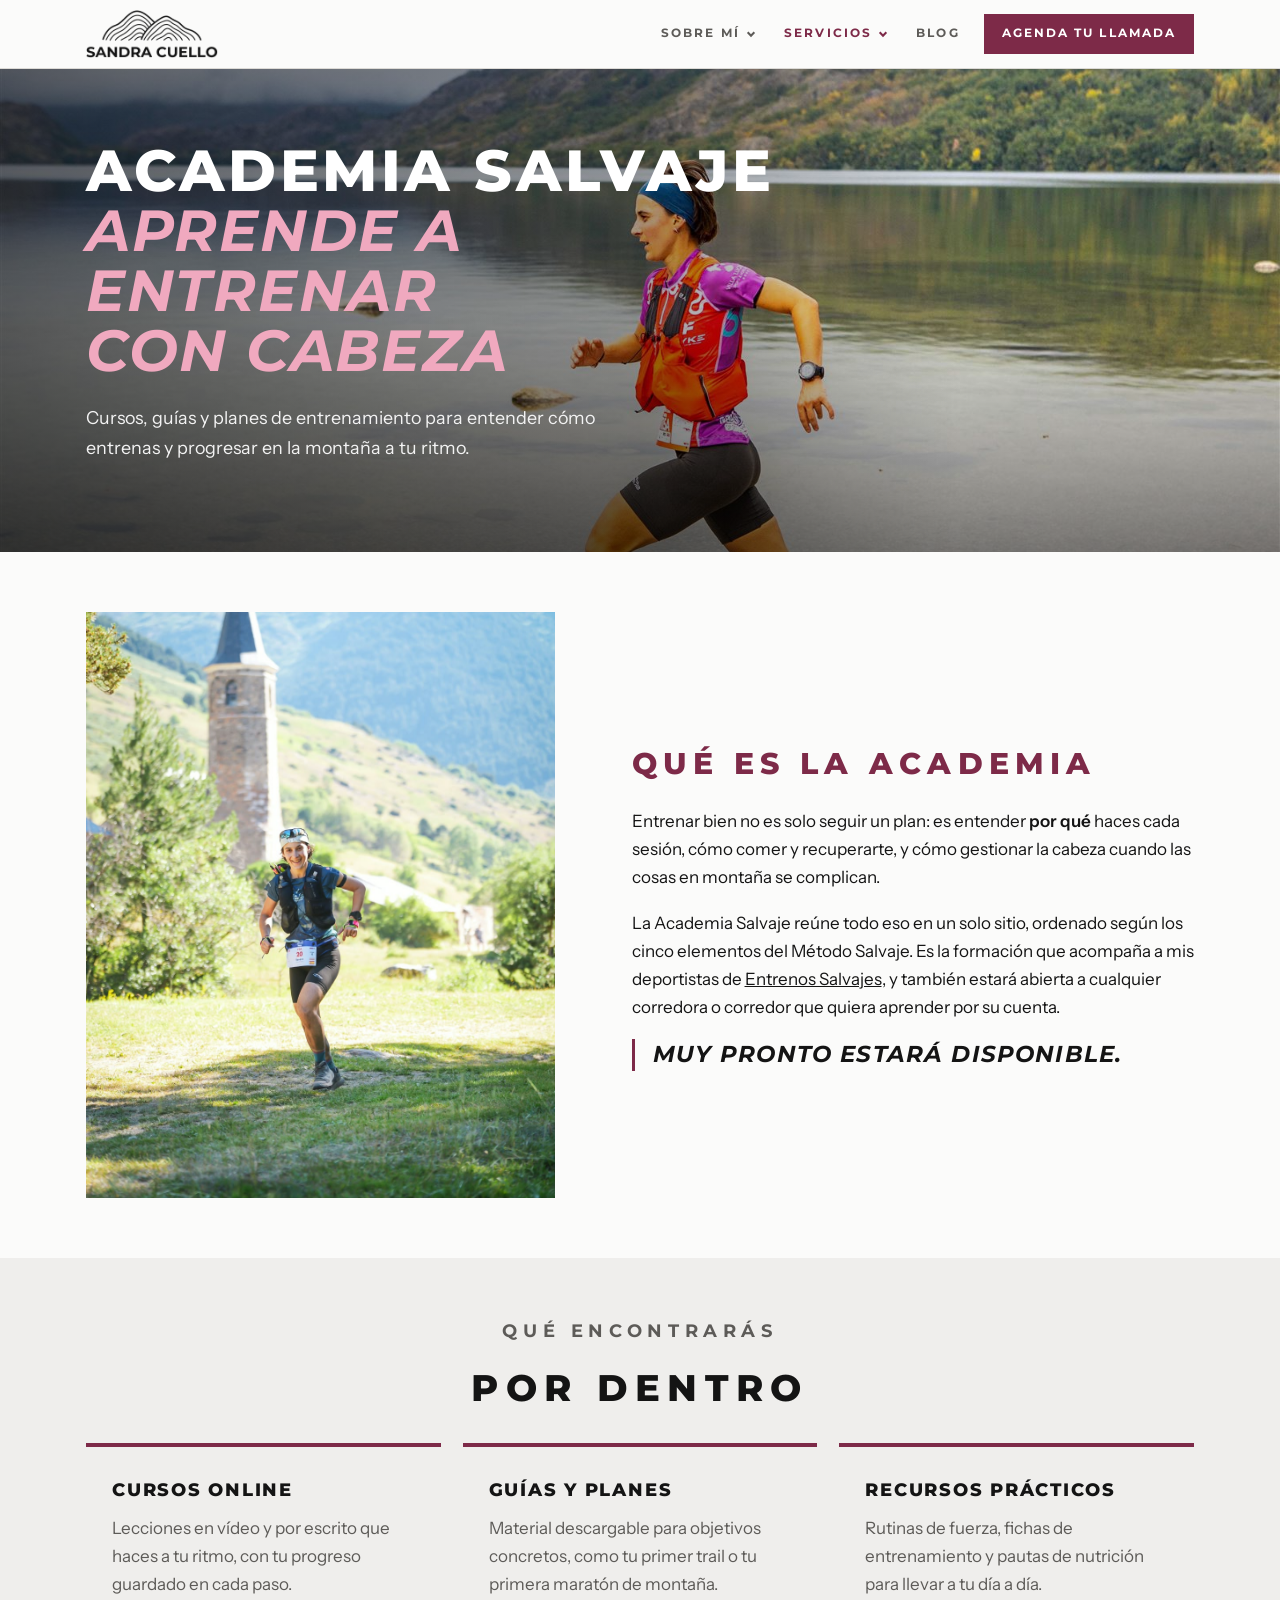
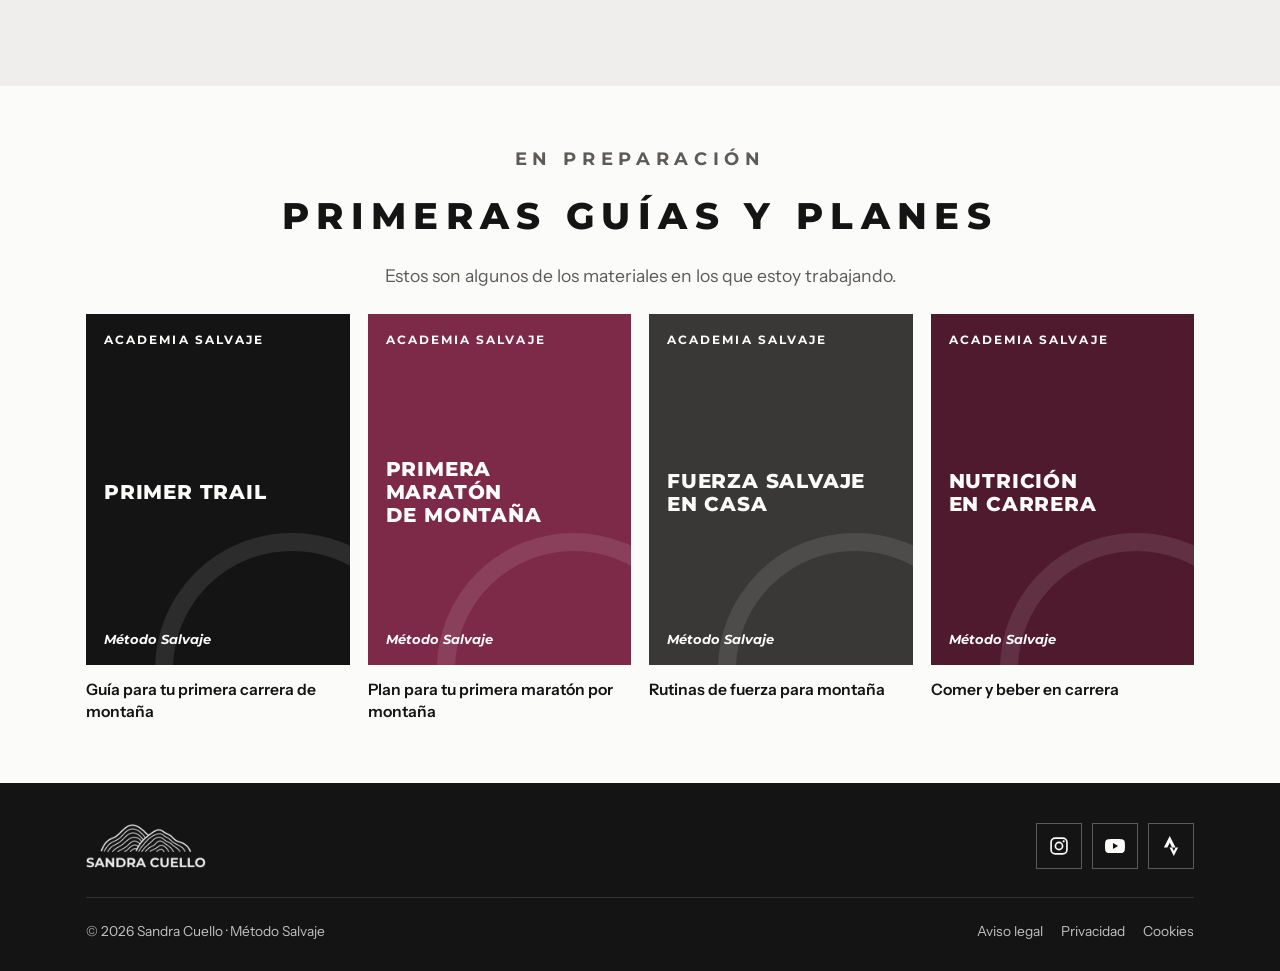
==== commit 99bdc47b: "Blog: vuelve con Aneto-Posets y Desafío Norte" ====
--- a/academia.html
+++ b/academia.html
@@ -56,6 +56,7 @@
             <li><a href="academia.html">Academia Salvaje<small>Formación online · próximamente</small></a></li>
           </ul>
         </li>
+        <li data-nav="blog"><a href="blog.html">Blog</a></li>
         <li class="nav-cta"><a class="btn btn-accent" href="entrenamientos.html#llamada">Agenda tu llamada</a></li>
       </ul>
     </nav>
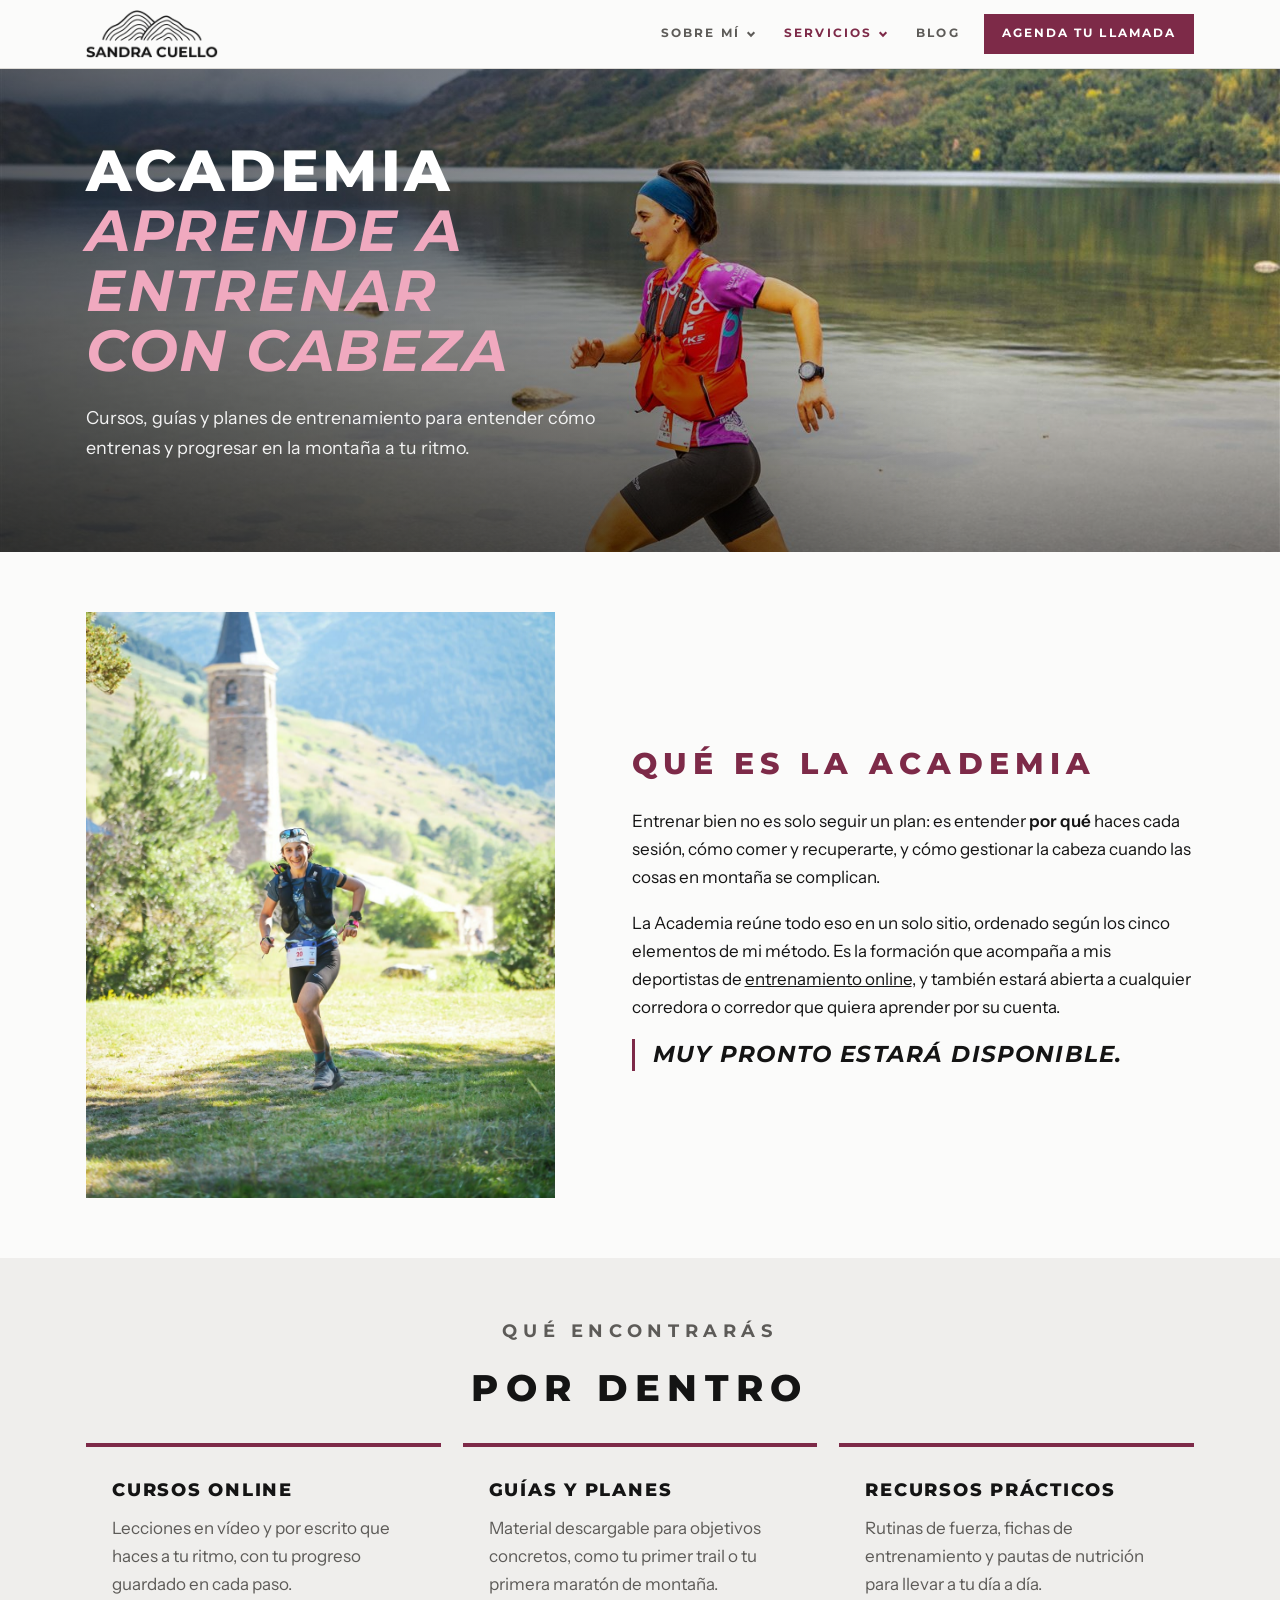
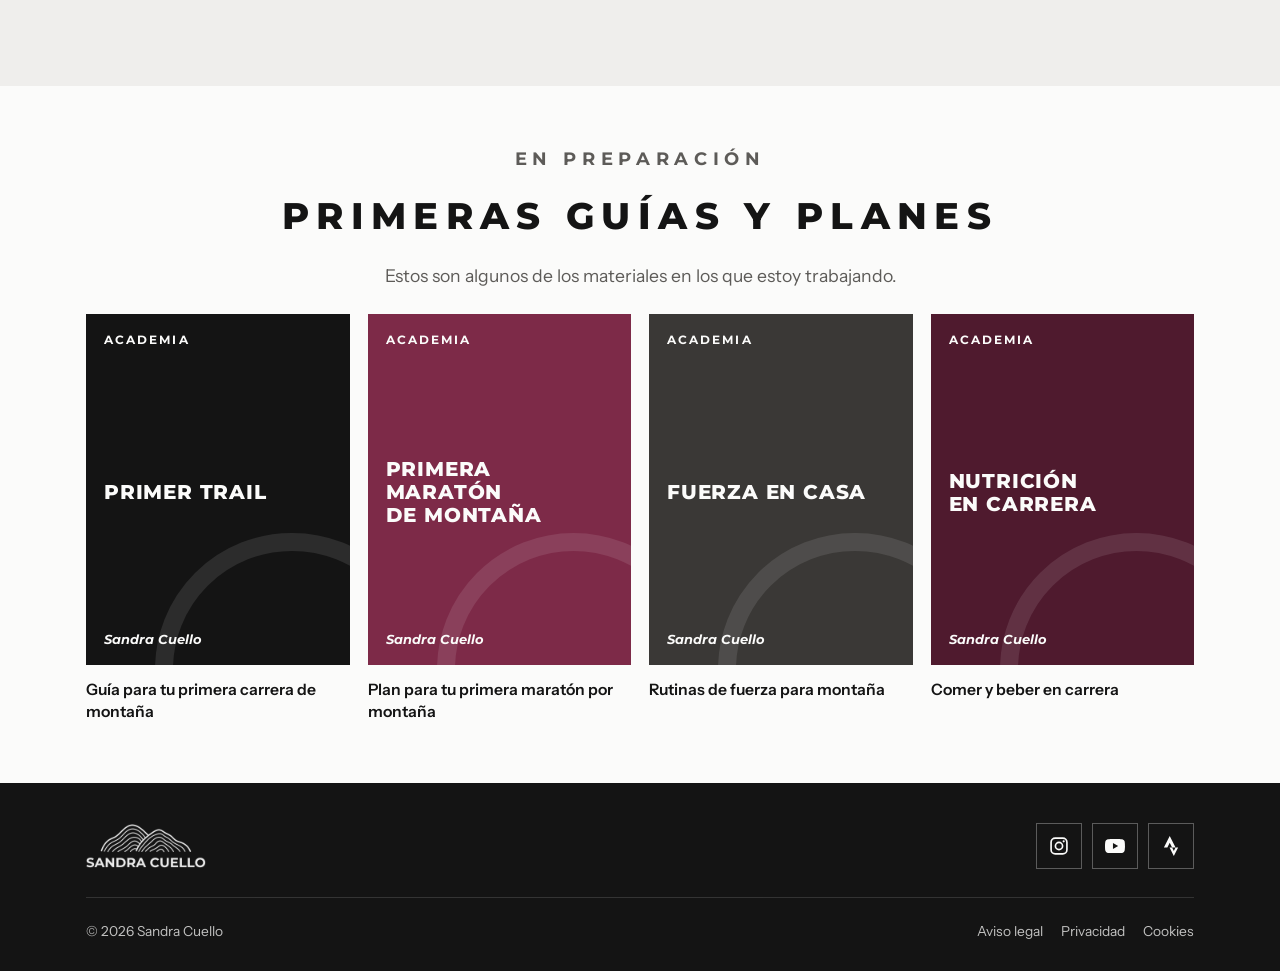
==== commit 2b6cb2c0: "Web sin la palabra Salvaje" ====
--- a/academia.html
+++ b/academia.html
@@ -3,15 +3,15 @@
 <head>
 <meta charset="utf-8">
 <meta name="viewport" content="width=device-width, initial-scale=1, viewport-fit=cover">
-<title>Academia Salvaje · Sandra Cuello</title>
+<title>Academia · Sandra Cuello</title>
 <meta name="claude:viewport-fit-sides" content="cover">
-<meta name="description" content="Academia Salvaje: cursos, guías y planes de entrenamiento de trail running con Sandra Cuello para progresar en la montaña a tu ritmo. Muy pronto disponible.">
+<meta name="description" content="Academia: cursos, guías y planes de entrenamiento de trail running con Sandra Cuello para progresar en la montaña a tu ritmo. Muy pronto disponible.">
 <meta property="og:type" content="website">
 <meta property="og:site_name" content="Sandra Cuello">
 <meta property="og:locale" content="es_ES">
-<meta property="og:title" content="Academia Salvaje · Sandra Cuello">
-<meta property="og:description" content="Academia Salvaje: cursos, guías y planes de entrenamiento de trail running con Sandra Cuello para progresar en la montaña a tu ritmo. Muy pronto disponible.">
-<meta property="og:url" content="https://www.sandracuello.com/academia.html">
+<meta property="og:title" content="Academia · Sandra Cuello">
+<meta property="og:description" content="Academia: cursos, guías y planes de entrenamiento de trail running con Sandra Cuello para progresar en la montaña a tu ritmo. Muy pronto disponible.">
+<meta property="og:url" content="https://www.sandracuello.com/academia">
 <meta property="og:image" content="https://www.sandracuello.com/img/compartir.jpg">
 <meta property="og:image:width" content="1200">
 <meta property="og:image:height" content="630">
@@ -35,29 +35,29 @@
 <a class="skip" href="#contenido">Saltar al contenido</a>
 <header class="site-header">
   <div class="wrap">
-    <a href="index.html" aria-label="Sandra Cuello, inicio"><img class="logo" src="img/logo.png" width="600" height="220" alt="Sandra Cuello"></a>
+    <a href="./" aria-label="Sandra Cuello, inicio"><img class="logo" src="img/logo.png" width="600" height="220" alt="Sandra Cuello"></a>
     <button class="menu-toggle" type="button" id="menu-toggle" aria-expanded="false" aria-controls="site-nav">Menú</button>
     <nav class="site-nav" id="site-nav" aria-label="Menú principal">
       <ul class="menu">
         <li class="has-sub" data-nav="quien">
           <button type="button" aria-expanded="false">Sobre mí<svg class="chev" aria-hidden="true"><use href="#i-chev"></use></svg></button>
           <ul class="submenu">
-            <li><a href="quien-soy.html">Mi historia</a></li>
-            <li><a href="quien-soy.html#palmares">Trayectoria deportiva</a></li>
-            <li><a href="quien-soy.html#retos">Próximos retos</a></li>
-            <li><a href="quien-soy.html#prensa">Prensa</a></li>
+            <li><a href="quien-soy">Mi historia</a></li>
+            <li><a href="quien-soy#palmares">Trayectoria deportiva</a></li>
+            <li><a href="quien-soy#retos">Próximos retos</a></li>
+            <li><a href="quien-soy#prensa">Prensa</a></li>
           </ul>
         </li>
         <li class="has-sub is-current" data-nav="servicios">
           <button type="button" aria-expanded="false">Servicios<svg class="chev" aria-hidden="true"><use href="#i-chev"></use></svg></button>
           <ul class="submenu">
-            <li><a href="entrenamientos.html">Entrenos Salvajes<small>Entrenamiento online con el Método Salvaje</small></a></li>
-            <li><a href="charlas.html">Charlas y talleres<small>Colegios, ayuntamientos, asociaciones y clubes</small></a></li>
-            <li><a href="academia.html">Academia Salvaje<small>Formación online · próximamente</small></a></li>
+            <li><a href="entrenamientos">Entrenamiento online<small>Plan personalizado de trail running</small></a></li>
+            <li><a href="charlas">Charlas y talleres<small>Colegios, ayuntamientos, asociaciones y clubes</small></a></li>
+            <li><a href="academia">Academia<small>Formación online · próximamente</small></a></li>
           </ul>
         </li>
-        <li data-nav="blog"><a href="blog.html">Blog</a></li>
-        <li class="nav-cta"><a class="btn btn-accent" href="entrenamientos.html#llamada">Agenda tu llamada</a></li>
+        <li data-nav="blog"><a href="blog">Blog</a></li>
+        <li class="nav-cta"><a class="btn btn-accent" href="entrenamientos#llamada">Agenda tu llamada</a></li>
       </ul>
     </nav>
   </div>
@@ -75,7 +75,7 @@
 <section class="hero page-hero on-photo hero-full hero-academia">
   <img src="img/lago.jpg" width="1600" height="1147" alt="Sandra Cuello corriendo por la orilla de un lago de montaña" fetchpriority="high" style="object-position: 60% 15%">
   <div class="wrap">
-    <h1>Academia Salvaje <span>aprende a entrenar con cabeza</span></h1>
+    <h1>Academia <span>aprende a entrenar con cabeza</span></h1>
     <p class="lede">Cursos, guías y planes de entrenamiento para entender cómo entrenas y progresar en la montaña a tu ritmo.</p>
   </div>
 </section>
@@ -88,7 +88,7 @@
     <div class="intro-text">
       <h2>Qué es la Academia</h2>
       <p>Entrenar bien no es solo seguir un plan: es entender <strong>por qué</strong> haces cada sesión, cómo comer y recuperarte, y cómo gestionar la cabeza cuando las cosas en montaña se complican.</p>
-      <p>La Academia Salvaje reúne todo eso en un solo sitio, ordenado según los cinco elementos del Método Salvaje. Es la formación que acompaña a mis deportistas de <a href="entrenamientos.html">Entrenos Salvajes</a>, y también estará abierta a cualquier corredora o corredor que quiera aprender por su cuenta.</p>
+      <p>La Academia reúne todo eso en un solo sitio, ordenado según los cinco elementos de mi método. Es la formación que acompaña a mis deportistas de <a href="entrenamientos">entrenamiento online</a>, y también estará abierta a cualquier corredora o corredor que quiera aprender por su cuenta.</p>
       <p class="quote">Muy pronto estará disponible.</p>
     </div>
   </div>
@@ -117,19 +117,19 @@
     </div>
     <div class="guides">
       <article class="guide">
-        <div class="guide-cover" style="background: #141414"><span class="tracked">Academia Salvaje</span><h3>Primer Trail</h3><span class="brand">Método Salvaje</span></div>
+        <div class="guide-cover" style="background: #141414"><span class="tracked">Academia</span><h3>Primer Trail</h3><span class="brand">Sandra Cuello</span></div>
         <p class="guide-kind">Guía para tu primera carrera de montaña</p>
       </article>
       <article class="guide">
-        <div class="guide-cover" style="background: #7d2a48"><span class="tracked">Academia Salvaje</span><h3>Primera maratón de montaña</h3><span class="brand">Método Salvaje</span></div>
+        <div class="guide-cover" style="background: #7d2a48"><span class="tracked">Academia</span><h3>Primera maratón de montaña</h3><span class="brand">Sandra Cuello</span></div>
         <p class="guide-kind">Plan para tu primera maratón por montaña</p>
       </article>
       <article class="guide">
-        <div class="guide-cover" style="background: #3a3836"><span class="tracked">Academia Salvaje</span><h3>Fuerza Salvaje en casa</h3><span class="brand">Método Salvaje</span></div>
+        <div class="guide-cover" style="background: #3a3836"><span class="tracked">Academia</span><h3>Fuerza en casa</h3><span class="brand">Sandra Cuello</span></div>
         <p class="guide-kind">Rutinas de fuerza para montaña</p>
       </article>
       <article class="guide">
-        <div class="guide-cover" style="background: #4f1a2e"><span class="tracked">Academia Salvaje</span><h3>Nutrición en carrera</h3><span class="brand">Método Salvaje</span></div>
+        <div class="guide-cover" style="background: #4f1a2e"><span class="tracked">Academia</span><h3>Nutrición en carrera</h3><span class="brand">Sandra Cuello</span></div>
         <p class="guide-kind">Comer y beber en carrera</p>
       </article>
     </div>
@@ -147,11 +147,11 @@
       </div>
     </div>
     <div class="foot-bottom">
-      <span>© 2026 Sandra Cuello · Método Salvaje</span>
+      <span>© 2026 Sandra Cuello</span>
       <nav aria-label="Textos legales">
-        <a href="aviso-legal.html">Aviso legal</a>
-        <a href="privacidad.html">Privacidad</a>
-        <a href="cookies.html">Cookies</a>
+        <a href="aviso-legal">Aviso legal</a>
+        <a href="privacidad">Privacidad</a>
+        <a href="cookies">Cookies</a>
       </nav>
     </div>
   </div>
--- a/css/styles.css
+++ b/css/styles.css
@@ -1,4 +1,4 @@
-/* Sandra Cuello · Método Salvaje
+/* Sandra Cuello
    Layout: full-bleed photo heroes with tracked capitals, photo cards, colour-block newsletter panels.
    Montserrat echoes the lettering of Sandra's logo; burgundy comes from her race shirt. */
 :root {
@@ -427,7 +427,7 @@
 /* Home hero on phones: shift the photo so Sandra stays in frame behind the text */
 @media (max-width: 640px) { .hero-home > img { object-position: 62% 50%; } }
 
-/* ---------- Entrenamientos: Tribu Salvaje ---------- */
+/* ---------- Entrenamientos: Tribu ---------- */
 .includes { list-style: none; margin: 0; padding: 0; display: grid; grid-template-columns: repeat(4, minmax(0, 1fr)); gap: 28px 24px; }
 .includes li { display: grid; gap: 6px; align-content: start; padding-top: 16px; border-top: 2px solid var(--baliza); }
 .includes b { font: 800 0.95rem/1.3 var(--head); letter-spacing: 0.08em; text-transform: uppercase; }
@@ -462,7 +462,7 @@
 .faq details p { padding: 0 20px 20px; color: var(--muted); }
 .closing .btn { margin-top: 6px; }
 
-/* ---------- Nuevo enfoque (Entrenos Salvajes) ---------- */
+/* ---------- Nuevo enfoque (entrenamiento online) ---------- */
 .menu .nav-cta { margin-left: 8px; }
 .menu > li.nav-cta > a.btn { padding: 12px 16px; font-size: 0.72rem; background: var(--baliza); border: 2px solid var(--baliza); color: var(--on-accent); }
 .menu > li.nav-cta > a.btn:hover { background: transparent; color: var(--baliza); }
@@ -514,7 +514,7 @@
   .hero-home .wrap { padding-block: clamp(32px, 5vh, 56px) clamp(32px, 5vh, 56px); gap: 18px; }
 }
 
-/* Método Salvaje: one line drawing per element, in the same line style as the logo */
+/* El Método: one line drawing per element, in the same line style as the logo */
 .elements .el-icon { box-sizing: content-box; width: 46px; height: 46px; padding: 16px; margin-bottom: 10px; border-radius: 50%; background: var(--baliza-soft); fill: none; stroke: var(--baliza); stroke-width: 2; stroke-linecap: round; stroke-linejoin: round; }
 
 /* Computers: half the vertical space between sections and under section titles (Sandra, 05/11/2026) */
@@ -534,7 +534,7 @@
 .site-footer .wrap { padding-block: 40px 28px; gap: 28px; }
 @media (max-width: 800px) { .foot-simple { flex-direction: column; align-items: flex-start; } }
 
-/* Five steps (Entrenos Salvajes page): one row on wide screens */
+/* Five steps (entrenamiento online page): one row on wide screens */
 @media (min-width: 1001px) { .steps.five { grid-template-columns: repeat(5, minmax(0, 1fr)); } }
 
 /* Testimonials: small round photo next to the name */
